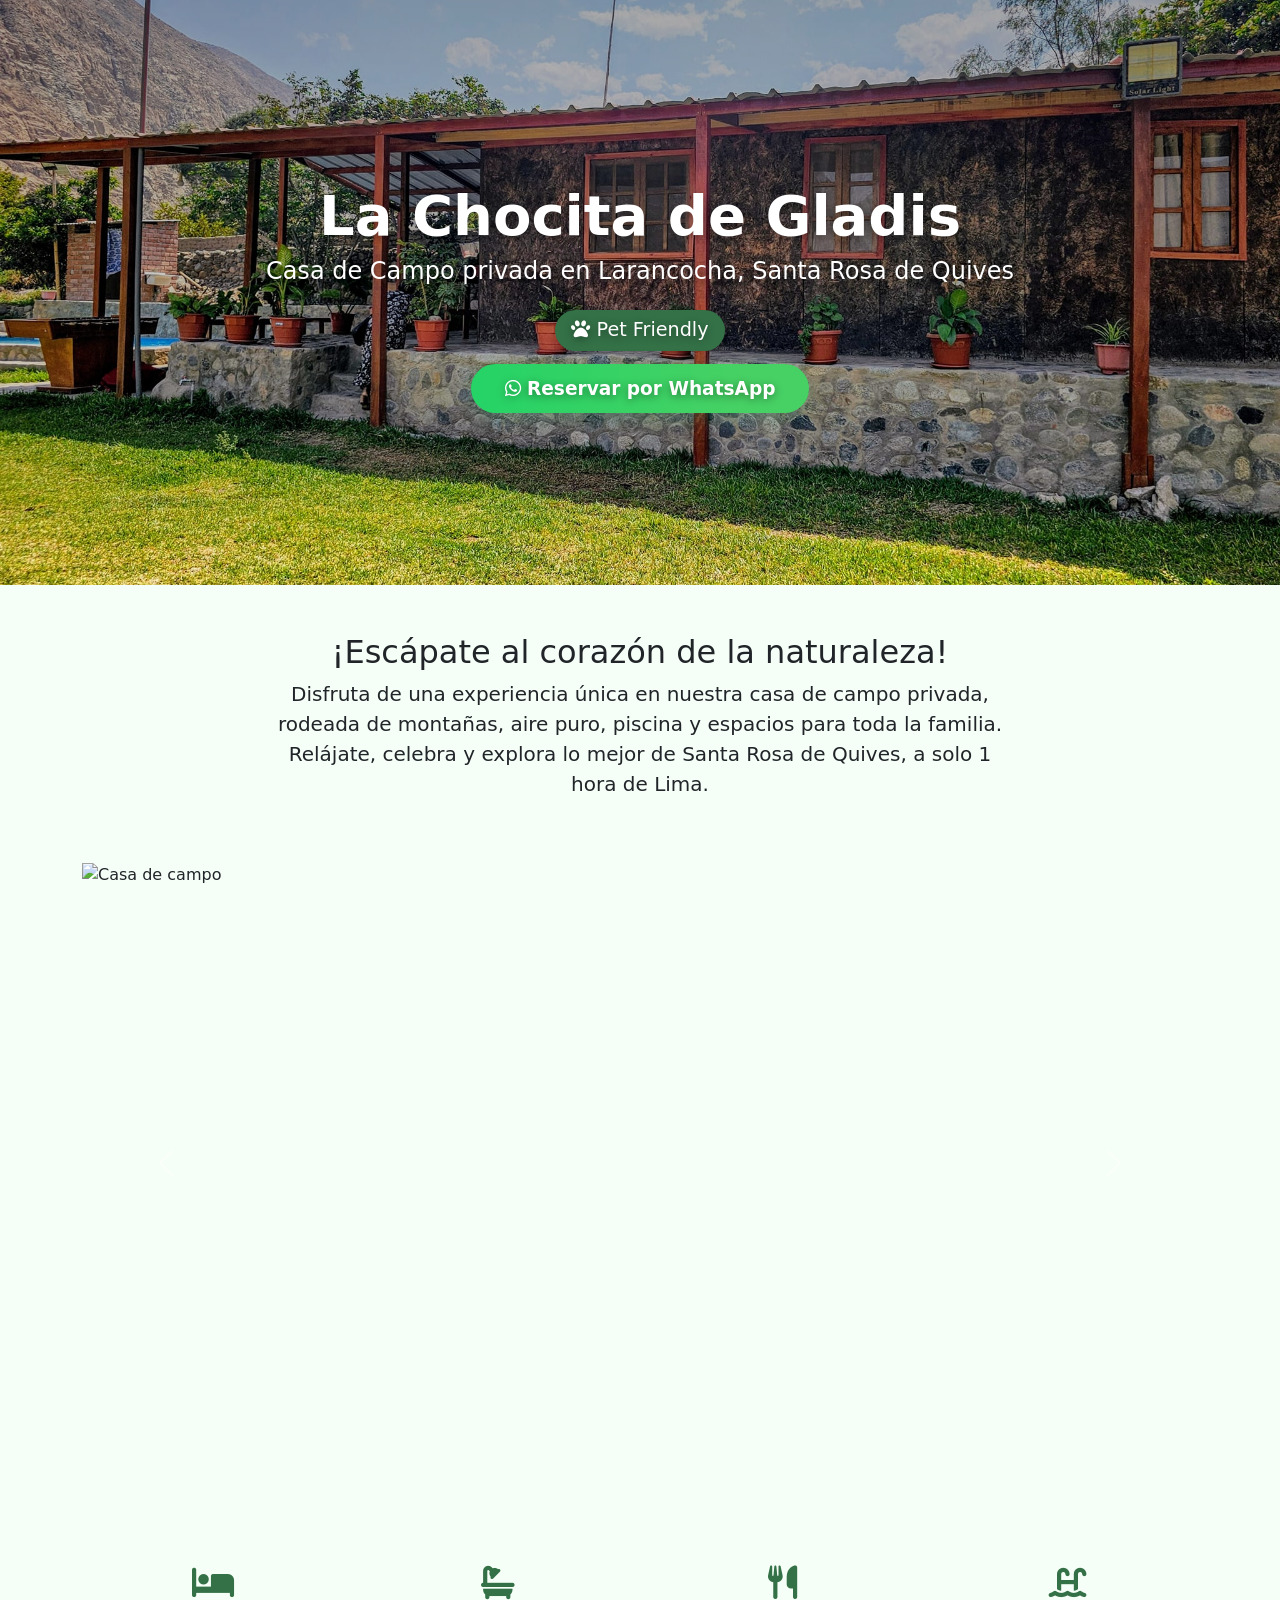
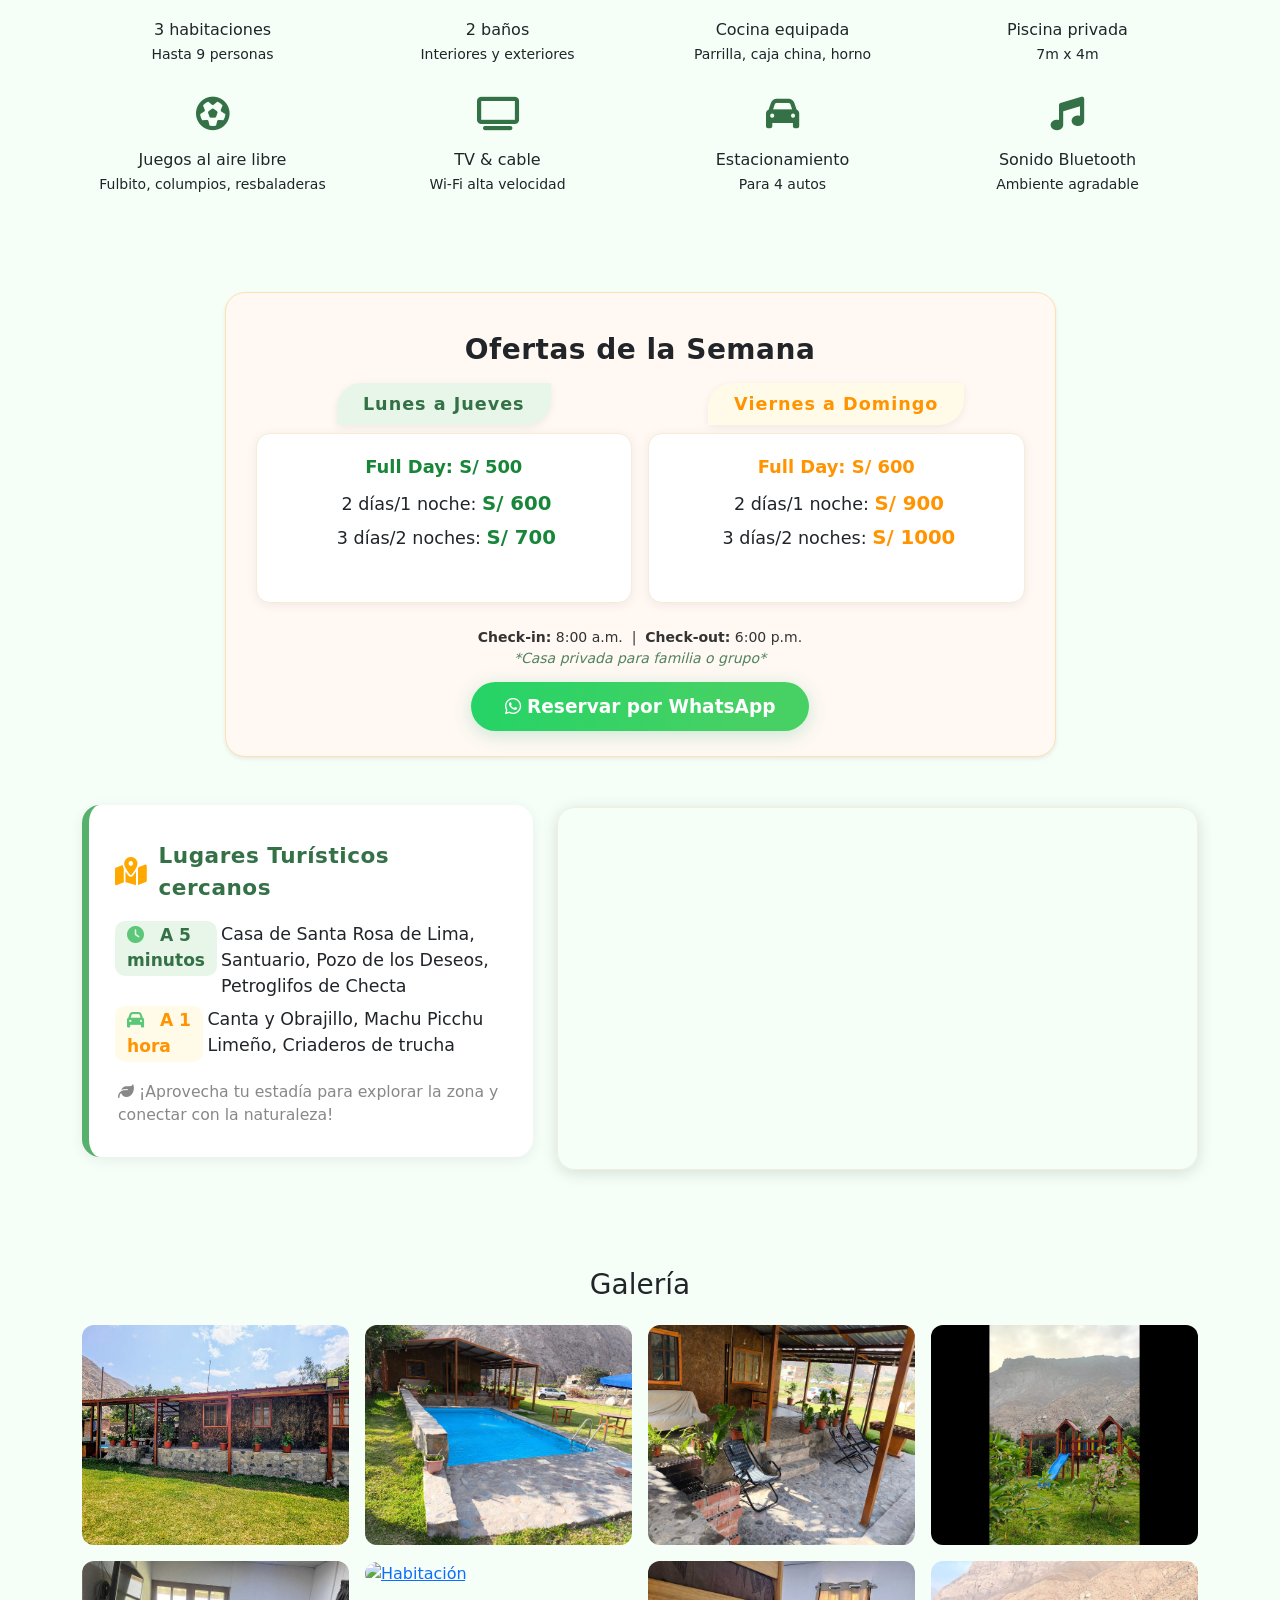
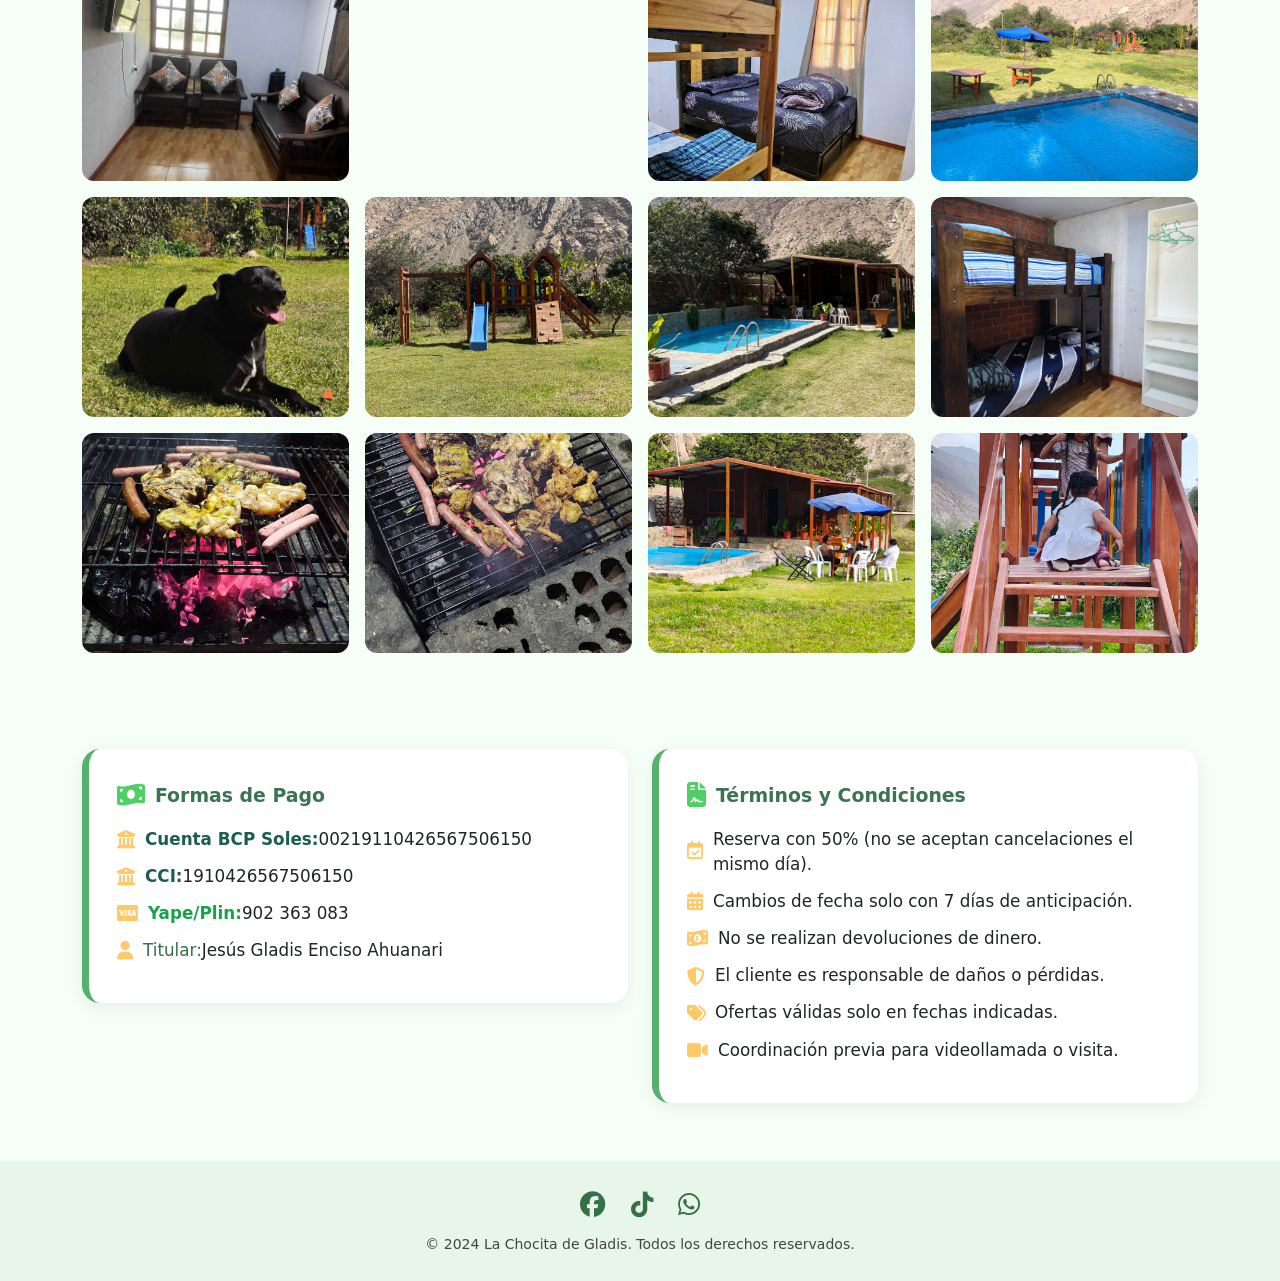
==== index.html @ bac203c7 "Reemplazando la foto 5" ====
<!DOCTYPE html>
<html lang="es">
  <head>
    <meta charset="UTF-8" />
    <title>La Chocita de Gladis - Casa de Campo</title>
    <meta name="viewport" content="width=device-width, initial-scale=1" />
    <meta
      name="description"
      content="Casa de campo privada en Larancocha, Santa Rosa de Quives. Piscina, parrilla, juegos y más. Pet friendly."
    />
    <link
      href="https://cdn.jsdelivr.net/npm/bootstrap@5.3.3/dist/css/bootstrap.min.css"
      rel="stylesheet"
    />
    <link rel="stylesheet" href="chocita.css" />
    <link
      rel="stylesheet"
      href="https://cdnjs.cloudflare.com/ajax/libs/font-awesome/6.4.2/css/all.min.css"
    />
  </head>
  <body>
    <!-- HERO -->
    <section class="hero text-center">
      <div class="hero-content">
        <h1 class="display-4 fw-bold">La Chocita de Gladis</h1>
        <h4>Casa de Campo privada en Larancocha, Santa Rosa de Quives</h4>
        <span class="pet-friendly-badge mt-3"
          ><i class="fa-solid fa-paw"></i> Pet Friendly</span
        >
        <div class="mt-4">
          <a
            class="whatsapp-btn"
            href="https://api.whatsapp.com/send?phone=51990422342&text=Me%20interesa%20saber%20m%C3%A1s%20sobre%20La%20Chocita%20de%20Gladis"
            target="_blank"
          >
            <i class="fab fa-whatsapp"></i> Reservar por WhatsApp
          </a>
        </div>
      </div>
    </section>

    <!-- SOBRE EL HOSPEDAJE -->
    <section class="container py-5">
      <div class="row justify-content-center">
        <div class="col-md-8 text-center">
          <h2>¡Escápate al corazón de la naturaleza!</h2>
          <p class="fs-5">
            Disfruta de una experiencia única en nuestra casa de campo privada,
            rodeada de montañas, aire puro, piscina y espacios para toda la
            familia. Relájate, celebra y explora lo mejor de Santa Rosa de
            Quives, a solo 1 hora de Lima.
          </p>
        </div>
      </div>
    </section>

    <!-- CARRUSEL DE FOTOS -->
    <section class="container mb-5">
      <div
        id="carouselFotos"
        class="carousel slide sh adow rounded"
        data-bs-ride="carousel"
      >
        <div class="carousel-inner">
          <div class="carousel-item active">
            <img src="img5-1.jpg" class="d-block w-100" alt="Casa de campo" />
          </div>
          <div class="carousel-item">
            <img
              src="img2.jpg"
              class="d-block w-100"
              alt="Terraza y áreas verdes"
            />
          </div>
          <div class="carousel-item">
            <img src="img3.jpg" class="d-block w-100" alt="Sala principal" />
          </div>
          <div class="carousel-item">
            <img
              src="img31.webp"
              class="d-block w-100"
              alt="Juegos y fulbito"
            />
          </div>
          <div class="carousel-item">
            <img src="img1.jpg" class="d-block w-100" alt="Habitación cómoda" />
          </div>
          <div class="carousel-item">
            <img src="img6.jpg" class="d-block w-100" alt="Piscina privada" />
          </div>
          <div class="carousel-item">
            <img
              src="img7.jpg"
              class="d-block w-100"
              alt="Mascotas bienvenidas"
            />
          </div>
          <div class="carousel-item">
            <img src="img8.jpg" class="d-block w-100" alt="Juegos para niños" />
          </div>
          <div class="carousel-item">
            <img src="img9.jpg" class="d-block w-100" alt="Piscina y vista" />
          </div>
          <div class="carousel-item">
            <img
              src="img10.jpg"
              class="d-block w-100"
              alt="Piscina y áreas verdes"
            />
          </div>
        </div>
        <button
          class="carousel-control-prev"
          type="button"
          data-bs-target="#carouselFotos"
          data-bs-slide="prev"
        >
          <span class="carousel-control-prev-icon"></span>
        </button>
        <button
          class="carousel-control-next"
          type="button"
          data-bs-target="#carouselFotos"
          data-bs-slide="next"
        >
          <span class="carousel-control-next-icon"></span>
        </button>
      </div>
    </section>

    <!-- SERVICIOS Y COMODIDADES -->
    <section class="container py-5">
      <div class="row text-center gy-4">
        <div class="col-6 col-md-3">
          <div class="icono"><i class="fa-solid fa-bed"></i></div>
          <div>3 habitaciones<br /><small>Hasta 9 personas</small></div>
        </div>
        <div class="col-6 col-md-3">
          <div class="icono"><i class="fa-solid fa-bath"></i></div>
          <div>2 baños<br /><small>Interiores y exteriores</small></div>
        </div>
        <div class="col-6 col-md-3">
          <div class="icono"><i class="fa-solid fa-utensils"></i></div>
          <div>
            Cocina equipada<br /><small>Parrilla, caja china, horno</small>
          </div>
        </div>
        <div class="col-6 col-md-3">
          <div class="icono"><i class="fa-solid fa-water-ladder"></i></div>
          <div>Piscina privada<br /><small>7m x 4m</small></div>
        </div>
        <div class="col-6 col-md-3">
          <div class="icono"><i class="fa-solid fa-futbol"></i></div>
          <div>
            Juegos al aire libre<br /><small
              >Fulbito, columpios, resbaladeras</small
            >
          </div>
        </div>
        <div class="col-6 col-md-3">
          <div class="icono"><i class="fa-solid fa-tv"></i></div>
          <div>TV & cable<br /><small>Wi-Fi alta velocidad</small></div>
        </div>
        <div class="col-6 col-md-3">
          <div class="icono"><i class="fa-solid fa-car"></i></div>
          <div>Estacionamiento<br /><small>Para 4 autos</small></div>
        </div>
        <div class="col-6 col-md-3">
          <div class="icono"><i class="fa-solid fa-music"></i></div>
          <div>Sonido Bluetooth<br /><small>Ambiente agradable</small></div>
        </div>
      </div>
    </section>

    <!-- TARIFAS Y RESERVAS -->
    <section class="container my-5">
      <div class="row justify-content-center">
        <div class="col-md-9">
          <div class="tarifa-card shadow-sm text-center">
            <h3 class="mb-3">Ofertas de la Semana</h3>
            <div class="row g-3 mb-2">
              <div class="col-12 col-md-6">
                <div class="tarifa-badge mb-2">Lunes a Jueves</div>
                <div class="tarifa-col">
                  <div class="fw-bold price-main">Full Day: S/ 500</div>
                  <ul class="list-unstyled mb-1 mt-2">
                    <li>
                      2 días/1 noche:
                      <span class="fw-bold price-main">S/ 600</span>
                    </li>
                    <li>
                      3 días/2 noches:
                      <span class="fw-bold price-main">S/ 700</span>
                    </li>
                  </ul>
                </div>
              </div>
              <div class="col-12 col-md-6">
                <div
                  class="tarifa-badge mb-2"
                  style="background: #fffbe8; color: #ff9300"
                >
                  Viernes a Domingo
                </div>
                <div class="tarifa-col">
                  <div class="fw-bold price-main2">Full Day: S/ 600</div>
                  <ul class="list-unstyled mb-1 mt-2">
                    <li>
                      2 días/1 noche:
                      <span class="fw-bold price-main2">S/ 900</span>
                    </li>
                    <li>
                      3 días/2 noches:
                      <span class="fw-bold price-main2">S/ 1000</span>
                    </li>
                  </ul>
                </div>
              </div>
            </div>
            <div class="mt-3 small" style="color: #333">
              <b>Check-in:</b> 8:00 a.m. &nbsp;|&nbsp; <b>Check-out:</b> 6:00
              p.m.<br />
              <i style="color: #347147; opacity: 0.86"
                >*Casa privada para familia o grupo*</i
              >
            </div>
            <div class="mt-4">
              <a
                class="whatsapp-btn"
                href="https://api.whatsapp.com/send?phone=51990422342&text=Me%20interesa%20saber%20m%C3%A1s%20sobre%20La%20Chocita%20de%20Gladis"
                target="_blank"
              >
                <i class="fab fa-whatsapp"></i> Reservar por WhatsApp
              </a>
            </div>
          </div>
        </div>
      </div>
    </section>

    <!-- LUGARES TURÍSTICOS -->
    <section class="container my-5">
      <div class="row align-items-center">
        <div class="col-md-5">
          <div class="lugares-card">
            <div class="lugares-titulo mb-3">
              <i class="fa-solid fa-map-location-dot"></i> Lugares Turísticos
              cercanos
            </div>
            <ul>
              <li>
                <span class="lugares-badge"
                  ><i class="fa-solid fa-clock"></i> A 5 minutos</span
                >
                Casa de Santa Rosa de Lima, Santuario, Pozo de los Deseos,
                Petroglifos de Checta
              </li>
              <li>
                <span class="lugares-badge orange"
                  ><i class="fa-solid fa-car"></i> A 1 hora</span
                >
                Canta y Obrajillo, Machu Picchu Limeño, Criaderos de trucha
              </li>
            </ul>
            <div class="lugares-desc">
              <i class="fa-solid fa-leaf"></i>
              ¡Aprovecha tu estadía para explorar la zona y conectar con la
              naturaleza!
            </div>
          </div>
        </div>
        <div class="col-md-7">
          <div class="map-responsive">
            <iframe
              src="https://www.google.com/maps/embed?pb=!1m18!1m12!1m3!1d3902.585947130548!2d-76.80576408567208!3d-11.679605088526698!2m3!1f0!2f0!3f0!3m2!1i1024!2i768!4f13.1!3m3!1m2!1s0x91060bb8f4030c6d%3A0x71850d8b49a8f01c!2sCasa%20de%20campo%20%22La%20Chocita%20de%20Gladis%22!5e0!3m2!1ses-419!2spe!4v1687366476181!5m2!1ses-419!2spe"
              width="100%"
              height="280"
              style="border: 0"
              allowfullscreen=""
              loading="lazy"
            ></iframe>
          </div>
        </div>
      </div>
    </section>

    <!-- GALERÍA -->
    <section class="container py-5">
      <h3 class="text-center mb-4">Galería</h3>
      <div class="row g-3 galeria">
        <div class="col-6 col-md-3">
          <a href="img1.jpg" class="gallery-link">
            <img src="img1.jpg" alt="Casa de campo" />
          </a>
        </div>
        <div class="col-6 col-md-3">
          <a href="img2.jpg" class="gallery-link">
            <img src="img2.jpg" alt="Terraza" />
          </a>
        </div>
        <div class="col-6 col-md-3">
          <a href="img3.jpg" class="gallery-link">
            <img src="img3.jpg" alt="Sala" />
          </a>
        </div>
        <div class="col-6 col-md-3">
          <a href="img31.webp" class="gallery-link">
            <img src="img31.webp" alt="Sala" />
          </a>
        </div>
        <div class="col-6 col-md-3">
          <a href="img4.jpg" class="gallery-link">
            <img src="img4.jpg" alt="Juegos" />
          </a>
        </div>
        <div class="col-6 col-md-3">
          <a href="img5-1.jpg" class="gallery-link">
            <img src="img5-1.jpg" alt="Habitación" />
          </a>
        </div>
        <div class="col-6 col-md-3">
          <a href="img6.jpg" class="gallery-link">
            <img src="img6.jpg" alt="Piscina" />
          </a>
        </div>
        <div class="col-6 col-md-3">
          <a href="img7.jpg" class="gallery-link">
            <img src="img7.jpg" alt="Mascota" />
          </a>
        </div>
        <div class="col-6 col-md-3">
          <a href="img8.jpg" class="gallery-link">
            <img src="img8.jpg" alt="Juegos niños" />
          </a>
        </div>
        <div class="col-6 col-md-3">
          <a href="img9.jpg" class="gallery-link">
            <img src="img9.jpg" alt="Piscina y vista" />
          </a>
        </div>
        <div class="col-6 col-md-3">
          <a href="img10.jpg" class="gallery-link">
            <img src="img10.jpg" alt="Piscina" />
          </a>
        </div>
        <div class="col-6 col-md-3">
          <a href="img11.jpg" class="gallery-link">
            <img src="img11.jpg" alt="Piscina" />
          </a>
        </div>
        <div class="col-6 col-md-3">
          <a href="img12.jpg" class="gallery-link">
            <img src="img12.jpg" alt="Piscina" />
          </a>
        </div>
        <div class="col-6 col-md-3">
          <a href="img13.jpg" class="gallery-link">
            <img src="img13.jpg" alt="Piscina" />
          </a>
        </div>
        <div class="col-6 col-md-3">
          <a href="img14.jpg" class="gallery-link">
            <img src="img14.jpg" alt="Piscina" />
          </a>
        </div>
        <div class="col-6 col-md-3">
          <a href="img15.jpg" class="gallery-link">
            <img src="img15.jpg" alt="Piscina" />
          </a>
        </div>
      </div>
    </section>

    <!-- Lightbox Modal (debe ir fuera del .container, al final del body de la página) -->
    <div id="lightbox" class="lightbox" onclick="closeLightbox(event)">
      <span class="lightbox-close" onclick="closeLightbox(event)">&times;</span>
      <span
        class="lightbox-arrow lightbox-arrow-left"
        onclick="prevImage(event)"
        >&#8592;</span
      >
      <img id="lightbox-img" src="" alt="Imagen ampliada" />
      <span
        class="lightbox-arrow lightbox-arrow-right"
        onclick="nextImage(event)"
        >&#8594;</span
      >
    </div>

    <!-- FORMAS DE PAGO Y CONDICIONES -->
    <section class="container my-5">
      <div class="row gy-4">
        <div class="col-md-6">
          <div class="pago-terminos-card">
            <div class="pago-titulo">
              <i class="fa-solid fa-money-bill-wave"></i> Formas de Pago
            </div>
            <ul>
              <li>
                <i class="fa-solid fa-building-columns"></i>
                <span class="bank">Cuenta BCP Soles:</span> 00219110426567506150
              </li>
              <li>
                <i class="fa-solid fa-university"></i>
                <span class="bank">CCI:</span> 1910426567506150
              </li>
              <li>
                <i class="fa-brands fa-cc-visa"></i>
                <span class="pay">Yape/Plin:</span> 902 363 083
              </li>
              <li>
                <i class="fa-solid fa-user"></i>
                <span class="owner">Titular:</span> Jesús Gladis Enciso Ahuanari
              </li>
            </ul>
          </div>
        </div>
        <div class="col-md-6">
          <div class="pago-terminos-card">
            <div class="pago-titulo">
              <i class="fa-solid fa-file-contract"></i> Términos y Condiciones
            </div>
            <ul>
              <li>
                <i class="fa-regular fa-calendar-check"></i> Reserva con 50% (no
                se aceptan cancelaciones el mismo día).
              </li>
              <li>
                <i class="fa-solid fa-calendar-days"></i> Cambios de fecha solo
                con 7 días de anticipación.
              </li>
              <li>
                <i class="fa-solid fa-money-bill-1-wave"></i> No se realizan
                devoluciones de dinero.
              </li>
              <li>
                <i class="fa-solid fa-shield-halved"></i> El cliente es
                responsable de daños o pérdidas.
              </li>
              <li>
                <i class="fa-solid fa-tags"></i> Ofertas válidas solo en fechas
                indicadas.
              </li>
              <li>
                <i class="fa-solid fa-video"></i> Coordinación previa para
                videollamada o visita.
              </li>
            </ul>
          </div>
        </div>
      </div>
    </section>

    <!-- FOOTER -->
    <footer class="footer text-center">
      <div class="mb-2 social">
        <a
          href="https://www.facebook.com/profile.php?id=61564052660386&locale=es_LA"
          target="_blank"
          ><i class="fab fa-facebook"></i
        ></a>
        <a
          href="https://www.tiktok.com/@lachocitadegladis?lang=jv-ID"
          target="_blank"
          ><i class="fab fa-tiktok"></i
        ></a>
        <a
          href="https://api.whatsapp.com/send?phone=51990422342&text=Me%20interesa%20saber%20m%C3%A1s%20sobre%20La%20Chocita%20de%20Gladis"
          target="_blank"
          ><i class="fab fa-whatsapp"></i
        ></a>
      </div>
      <div>
        <small
          >&copy; 2024 La Chocita de Gladis. Todos los derechos
          reservados.</small
        >
      </div>
    </footer>
    <script src="chocita.js" defer></script>
    <script src="https://cdn.jsdelivr.net/npm/bootstrap@5.3.3/dist/js/bootstrap.bundle.min.js"></script>
  </body>
</html>
---- chocita.css ----
#carouselFotos .carousel-inner img {
        height: 600px;
        object-fit: cover;
      }

      @media (max-width: 767px) {
        #carouselFotos .carousel-inner img {
          height: 220px;
        }
      }

      body {
        background: #f6fff7;
      }

      .hero {
        background: url("img1.jpg") center/cover no-repeat;
        color: #fff;
        min-height: 65vh;
        display: flex;
        flex-direction: column;
        justify-content: center;
        align-items: center;
        text-shadow: 0 2px 8px #0006;
        position: relative;
      }

      .hero::after {
        content: "";
        position: absolute;
        left: 0;
        top: 0;
        width: 100%;
        height: 100%;
        background: linear-gradient(180deg, #0005 0, #0002 80%, #0000 100%);
        z-index: 1;
      }

      .hero-content {
        position: relative;
        z-index: 2;
      }

      .galeria img {
        border-radius: 12px;
        object-fit: cover;
        width: 100%;
        height: 220px;
      }

      .icono {
        font-size: 2.1em;
        color: #347147;
        margin-bottom: 8px;
      }

      .pet-friendly-badge {
        background: #347147;
        color: #fff;
        border-radius: 50px;
        padding: 6px 16px;
        font-size: 1.2em;
        display: inline-block;
      }

      .whatsapp-btn {
        background: #25d366;
        color: #fff;
        border: none;
        padding: 12px 30px;
        border-radius: 25px;
        font-size: 1.2em;
        transition: 0.2s;
        text-decoration: none;
      }

      .whatsapp-btn:hover {
        background: #1bb851;
        color: #fff;
      }

      .footer {
        background: #e8f5e9;
        color: #444;
        padding: 25px 0;
      }

      .social a {
        margin: 0 10px;
        font-size: 1.6em;
        color: #347147;
        text-decoration: none;
      }

      .social a:hover {
        color: #185c2e;
      }

      .map-responsive {
        overflow: hidden;
        padding-bottom: 56.25%;
        position: relative;
        height: 0;
      }

      .map-responsive iframe {
        left: 0;
        top: 0;
        height: 100%;
        width: 100%;
        position: absolute;
      }

      .tarifa-card {
        background: #fff3e6;
        border-radius: 12px;
        box-shadow: 0 2px 10px #0001;
      }

      .carousel-inner img {
        object-fit: cover;
        height: 350px;
      }

      @media (max-width: 767px) {
        .hero {
          min-height: 40vh;
          background-position: center 20%;
        }

        .galeria img {
          height: 120px;
        }

        .carousel-inner img {
          height: 200px;
        }
      }

      .tarifa-card {
        background: #fff8f3;
        border-radius: 20px;
        box-shadow: 0 6px 24px #0001;
        padding: 40px 30px 35px 30px !important;
        border: 1px solid #ffe0b2;
        transition: box-shadow 0.25s;
        position: relative;
        overflow: hidden;
      }

      .tarifa-card h3 {
        font-weight: 800;
        letter-spacing: 0.5px;
      }

      .tarifa-badge {
        display: inline-block;
        background: #e8f5e9;
        color: #347147;
        border-radius: 25px 0 25px 0;
        padding: 8px 26px;
        font-weight: bold;
        font-size: 1.1em;
        margin-bottom: 12px;
        letter-spacing: 1px;
        box-shadow: 0 2px 8px #0001;
      }

      .tarifa-col {
        background: #fff;
        border-radius: 14px;
        padding: 20px 12px;
        margin-bottom: 8px;
        box-shadow: 0 2px 12px #0001;
        border: 1px solid #f6ecd8;
        min-height: 170px;
        transition: transform 0.18s;
      }

      .tarifa-col:hover {
        transform: translateY(-6px) scale(1.025);
        box-shadow: 0 6px 24px #0002;
        border: 1.5px solid #aee571;
      }

      .tarifa-col .fw-bold {
        font-size: 1.12em;
      }

      .tarifa-col ul {
        margin-top: 12px;
      }

      .tarifa-col li {
        font-size: 1.1em;
        margin-bottom: 4px;
        padding-left: 0.3em;
      }

      .price-main {
        color: #188638;
        font-weight: bold;
      }

      .price-main2 {
        color: #ff9300;
        font-weight: bold;
      }

      .whatsapp-btn {
        background: linear-gradient(90deg, #25d366, #47d164 80%);
        color: white !important;
        border-radius: 30px;
        padding: 14px 34px;
        font-size: 1.16em;
        font-weight: 600;
        box-shadow: 0 4px 18px #34b98042;
        border: none;
        transition: 0.18s;
        margin-top: 14px;
      }

      .whatsapp-btn:hover {
        background: #17ae5f !important;
        color: #fff !important;
        box-shadow: 0 2px 14px #34b98064;
        transform: translateY(-2px) scale(1.04);
      }

      @media (max-width: 768px) {
        .tarifa-card {
          padding: 18px 7px !important;
        }

        .tarifa-col {
          padding: 15px 8px;
          min-height: unset;
        }
      }

      .lugares-card {
        background: #fff;
        border-radius: 18px;
        box-shadow: 0 3px 14px #0001;
        padding: 35px 26px 30px 26px;
        border-left: 7px solid #55b16c;
        min-height: 260px;
        margin-bottom: 15px;
      }

      .lugares-titulo {
        font-weight: 700;
        font-size: 1.35em;
        letter-spacing: 0.5px;
        color: #347147;
        display: flex;
        align-items: center;
        gap: 9px;
      }

      .lugares-titulo i {
        color: #ffa800;
        font-size: 1.3em;
        margin-right: 2px;
      }

      .lugares-badge {
        display: inline-block;
        background: #e8f5e9;
        color: #347147;
        border-radius: 10px;
        padding: 2px 12px;
        font-weight: 600;
        margin-bottom: 2px;
        margin-right: 4px;
        font-size: 0.98em;
      }

      .lugares-badge.orange {
        background: #fffbe8;
        color: #ff9300;
      }

      .lugares-card ul {
        padding-left: 0;
        list-style: none;
      }

      .lugares-card li {
        margin-bottom: 7px;
        font-size: 1.09em;
        display: flex;
        align-items: flex-start;
      }

      .lugares-card li i {
        color: #5dc779;
        margin-right: 10px;
        font-size: 1em;
      }

      .lugares-desc {
        color: #888;
        font-size: 0.98em;
        margin-top: 14px;
        margin-left: 3px;
      }

      .map-responsive {
        overflow: hidden;
        padding-bottom: 56.25%;
        position: relative;
        height: 0;
        border-radius: 18px;
        box-shadow: 0 3px 16px #0002;
        border: 1px solid #f1eedd;
      }

      .map-responsive iframe {
        left: 0;
        top: 0;
        height: 100%;
        width: 100%;
        position: absolute;
        border-radius: 18px;
      }

      @media (max-width: 991px) {
        .lugares-card {
          padding: 18px 7px 20px 12px;
        }

        .map-responsive {
          margin-top: 18px;
        }
      }

      .pago-terminos-card {
        background: #fff;
        border-radius: 18px;
        box-shadow: 0 4px 18px #0001;
        padding: 32px 28px 28px 28px;
        min-height: 250px;
        margin-bottom: 10px;
        border-left: 7px solid #55b16c;
        position: relative;
        transition: box-shadow 0.2s, transform 0.18s;
      }

      .pago-terminos-card:hover {
        box-shadow: 0 6px 28px #34714726;
        transform: scale(1.025) translateY(-5px);
      }

      .pago-titulo {
        font-weight: 700;
        font-size: 1.18em;
        color: #3a7451;
        display: flex;
        align-items: center;
        gap: 10px;
        margin-bottom: 17px;
      }

      .pago-titulo i {
        color: #51cf66;
        font-size: 1.32em;
      }

      .pago-terminos-card ul {
        list-style: none;
        padding-left: 0;
        margin: 0;
      }

      .pago-terminos-card li {
        margin-bottom: 12px;
        display: flex;
        align-items: center;
        font-size: 1.05em;
      }

      .pago-terminos-card li i {
        margin-right: 10px;
        color: #ffb12a;
        font-size: 1.1em;
        opacity: 0.7;
      }

      .pago-terminos-card .bank {
        color: #1c5e4a;
        font-weight: bold;
      }

      .pago-terminos-card .pay {
        color: #16a34a;
        font-weight: 600;
      }

      .pago-terminos-card .owner {
        color: #347147;
        font-weight: 500;
      }

      @media (max-width: 991px) {
        .pago-terminos-card {
          padding: 18px 8px 15px 13px;
        }
      }
      .lightbox {
        display: none;
        position: fixed;
        z-index: 10000;
        left: 0;
        top: 0;
        width: 100vw;
        height: 100vh;
        background: rgba(0, 0, 0, 0.85);
        align-items: center;
        justify-content: center;
        text-align: center;
      }
      .lightbox.active {
        display: flex;
      }
      .lightbox img {
        max-width: 90vw;
        max-height: 80vh;
        box-shadow: 0 8px 36px #000a;
        border-radius: 12px;
        margin: auto;
      }
      .lightbox-close {
        position: absolute;
        top: 26px;
        right: 38px;
        color: #fff;
        font-size: 2.8em;
        cursor: pointer;
        font-weight: bold;
        z-index: 11000;
        text-shadow: 0 3px 14px #000c;
      }
      .galeria img {
        cursor: pointer;
        transition: transform 0.15s;
      }
      .galeria img:hover {
        transform: scale(1.045) translateY(-2px);
        box-shadow: 0 3px 16px #0001;
      }
      .lightbox-arrow {
        position: absolute;
        top: 50%;
        transform: translateY(-50%);
        color: #fff;
        font-size: 3em;
        cursor: pointer;
        z-index: 11001;
        user-select: none;
        padding: 0 16px;
        background: rgba(0, 0, 0, 0.14);
        border-radius: 0.3em;
        transition: background 0.15s;
      }
      .lightbox-arrow:hover {
        background: rgba(0, 0, 0, 0.38);
      }
      .lightbox-arrow-left {
        left: 25px;
      }
      .lightbox-arrow-right {
        right: 25px;
      }
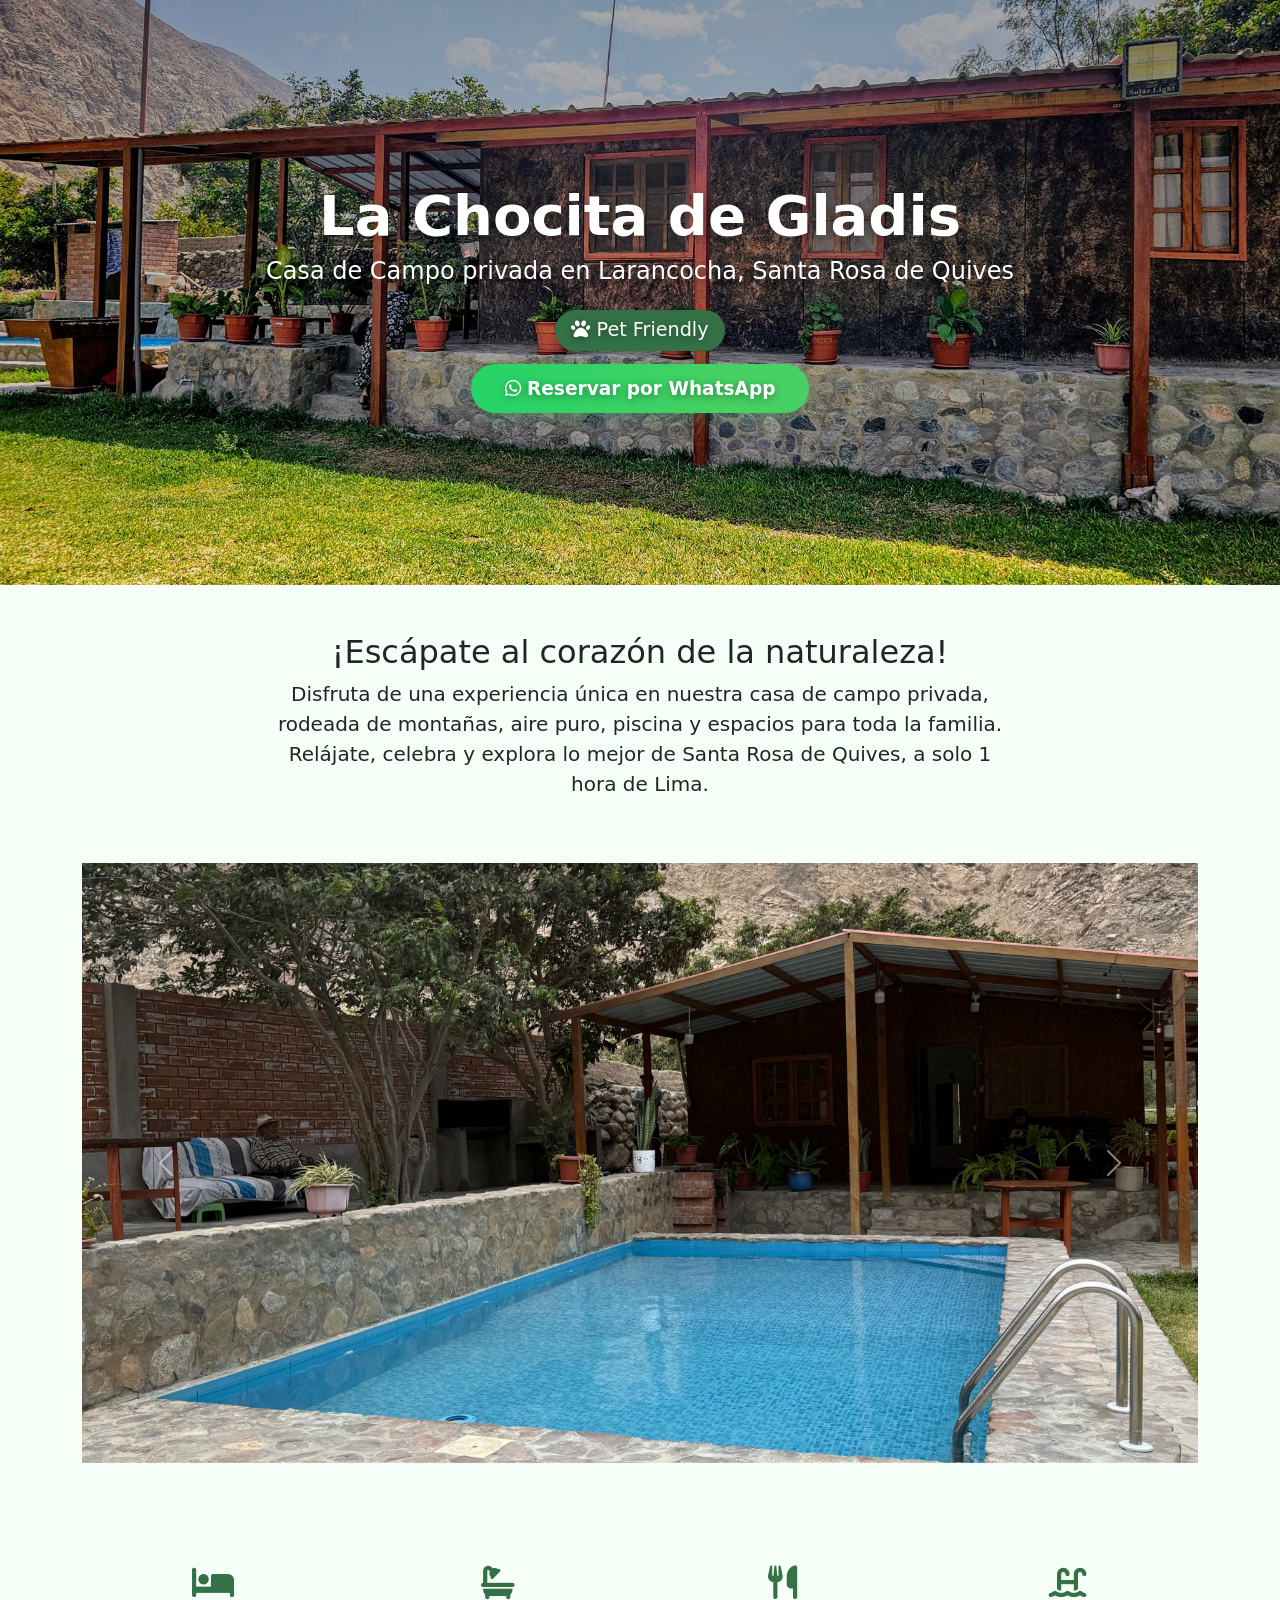
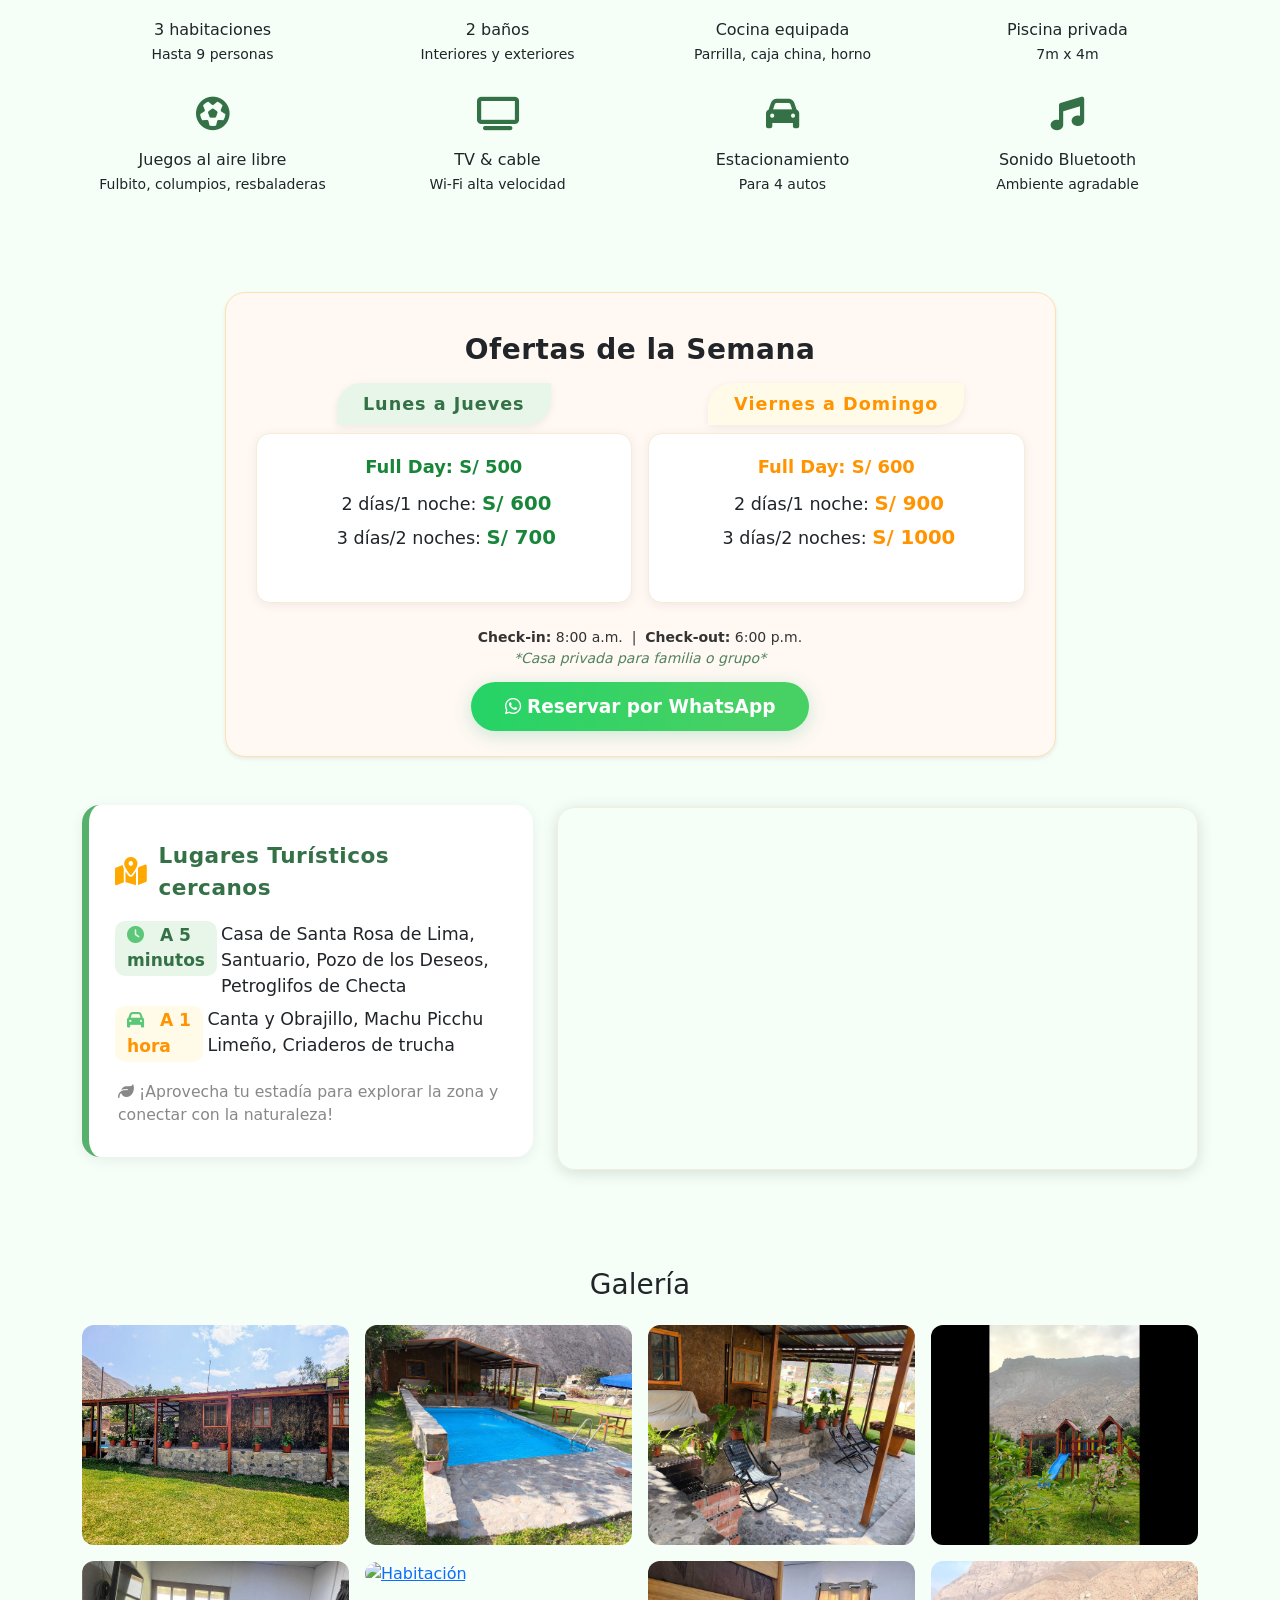
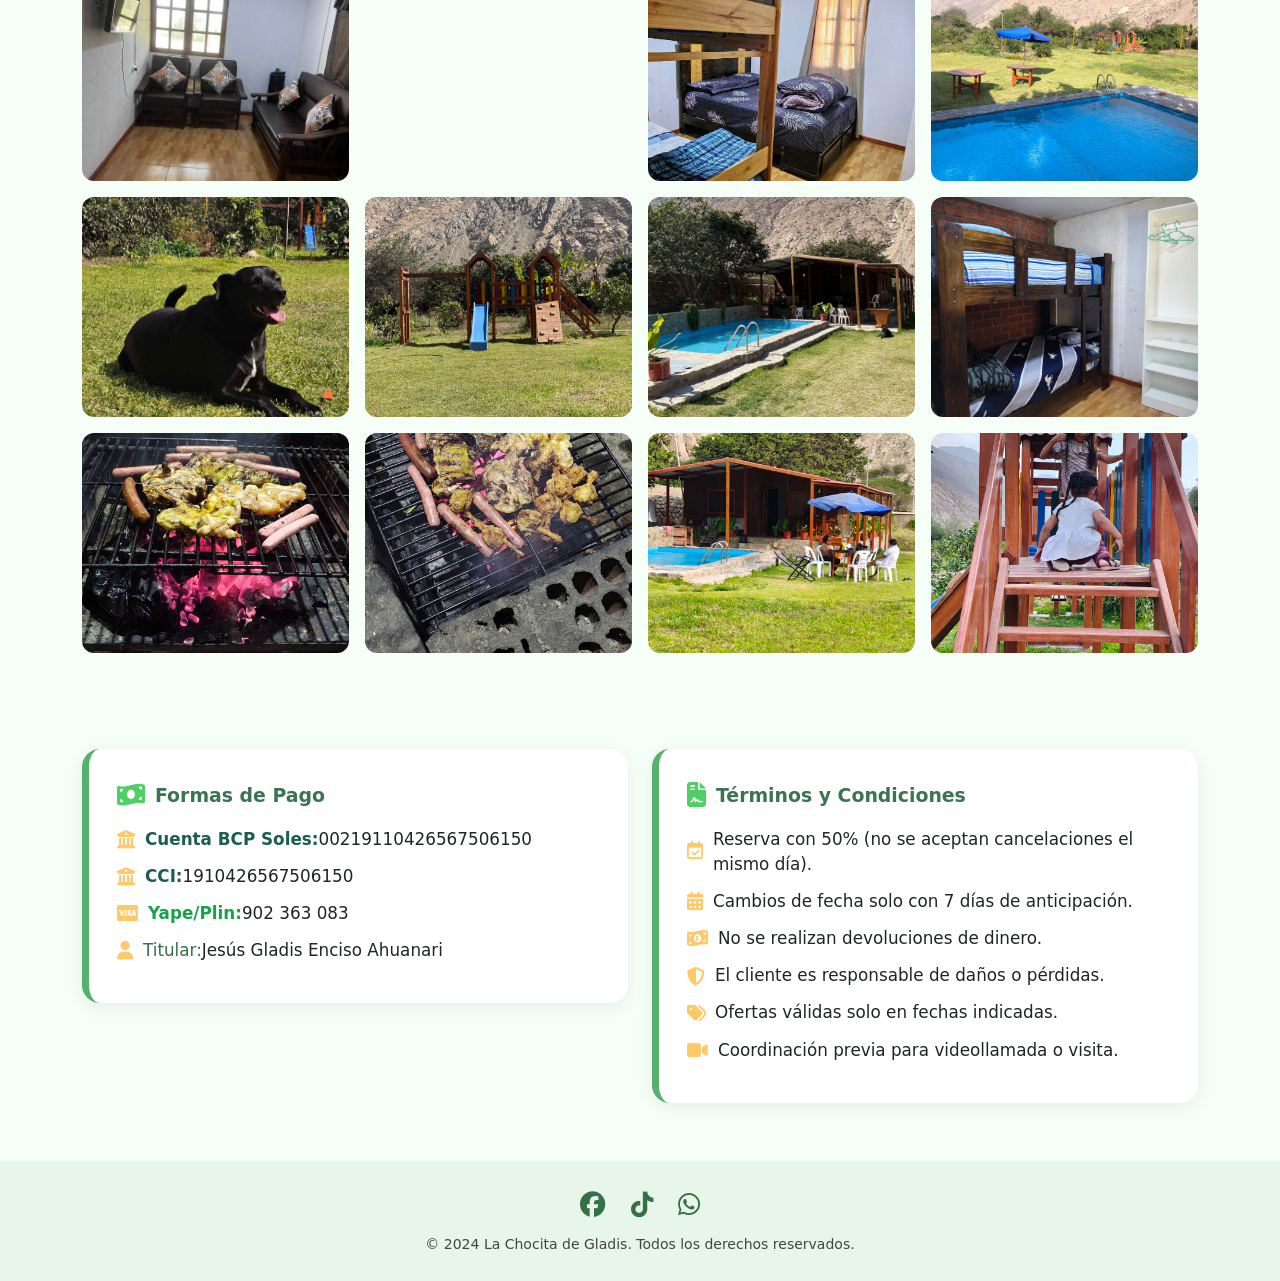
==== commit 16c8a2d0: "Commit" ====
--- a/index.html
+++ b/index.html
@@ -63,7 +63,7 @@
       >
         <div class="carousel-inner">
           <div class="carousel-item active">
-            <img src="img5-1.jpg" class="d-block w-100" alt="Casa de campo" />
+            <img src="img51.jpeg" class="d-block w-100" alt="Casa de campo" />
           </div>
           <div class="carousel-item">
             <img
@@ -314,8 +314,8 @@
           </a>
         </div>
         <div class="col-6 col-md-3">
-          <a href="img5-1.jpg" class="gallery-link">
-            <img src="img5-1.jpg" alt="Habitación" />
+          <a href="img51.jpg" class="gallery-link">
+            <img src="img51.jpg" alt="Habitación" />
           </a>
         </div>
         <div class="col-6 col-md-3">
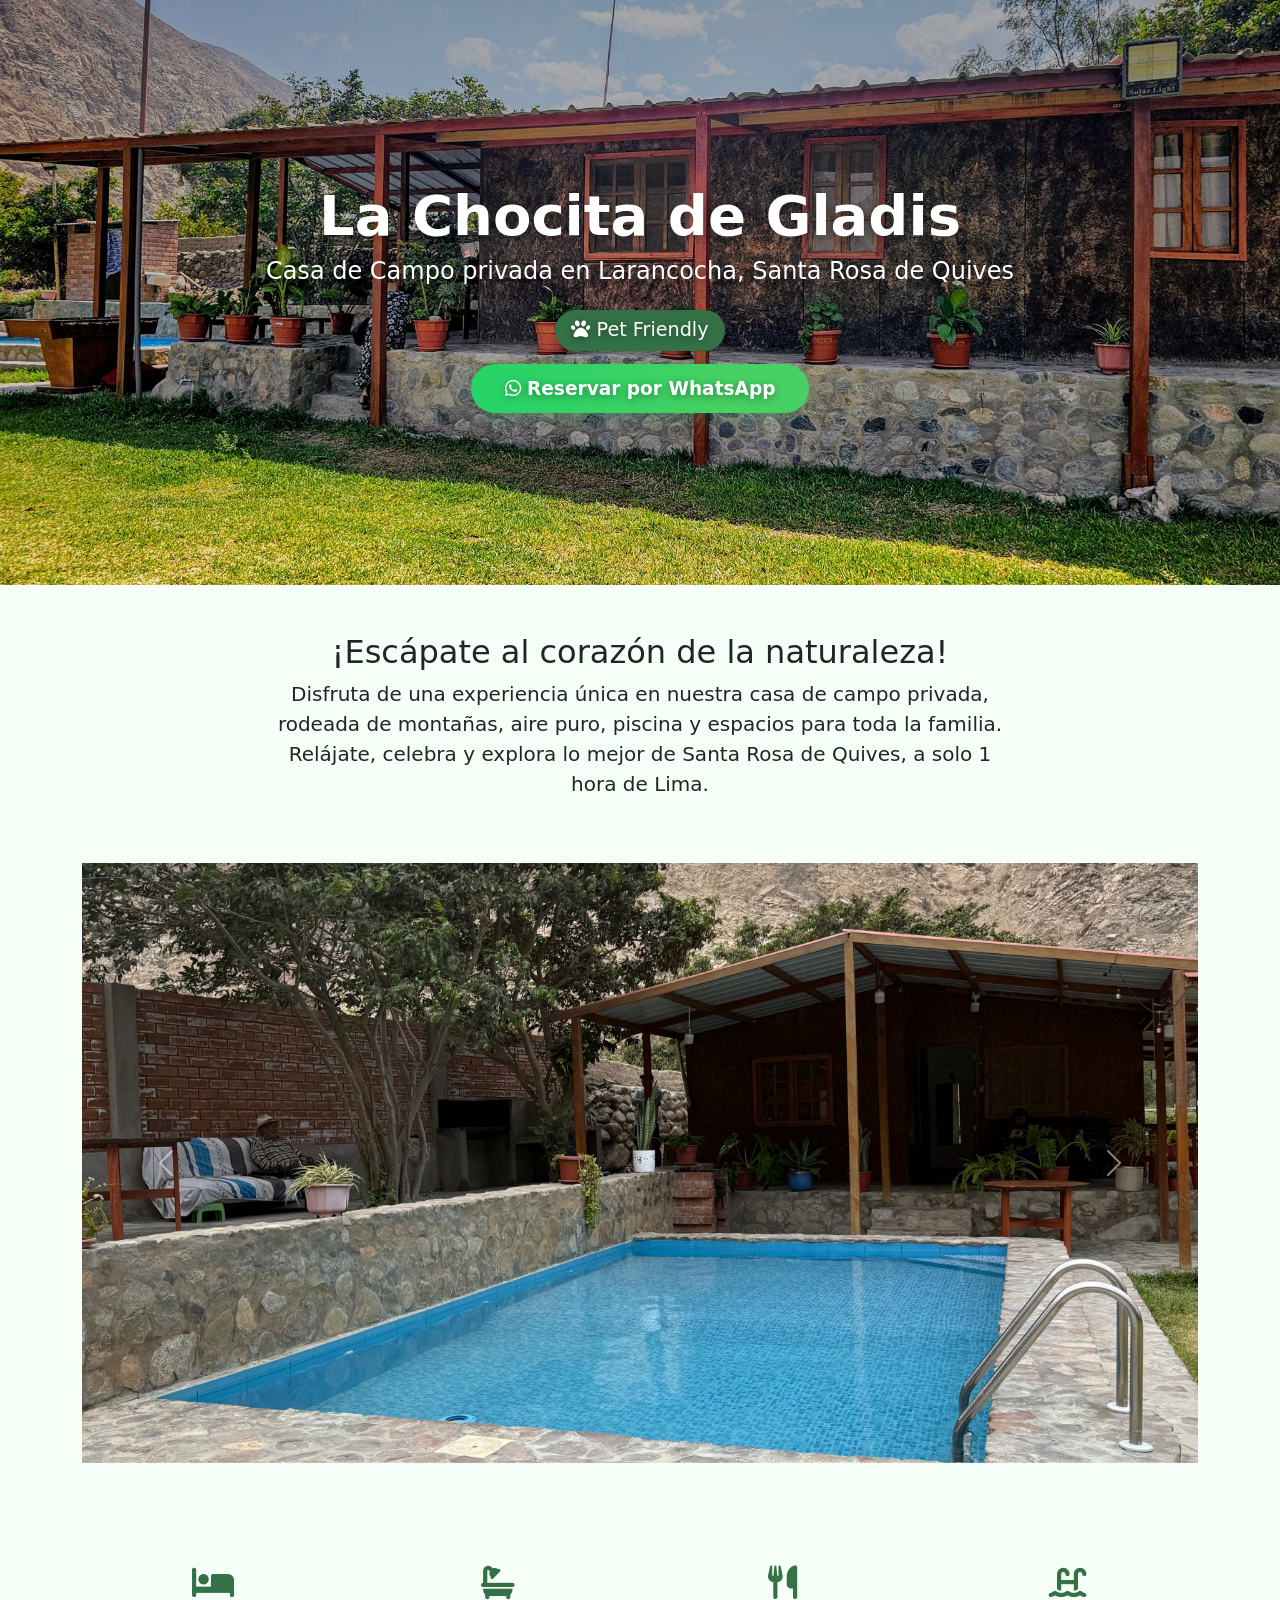
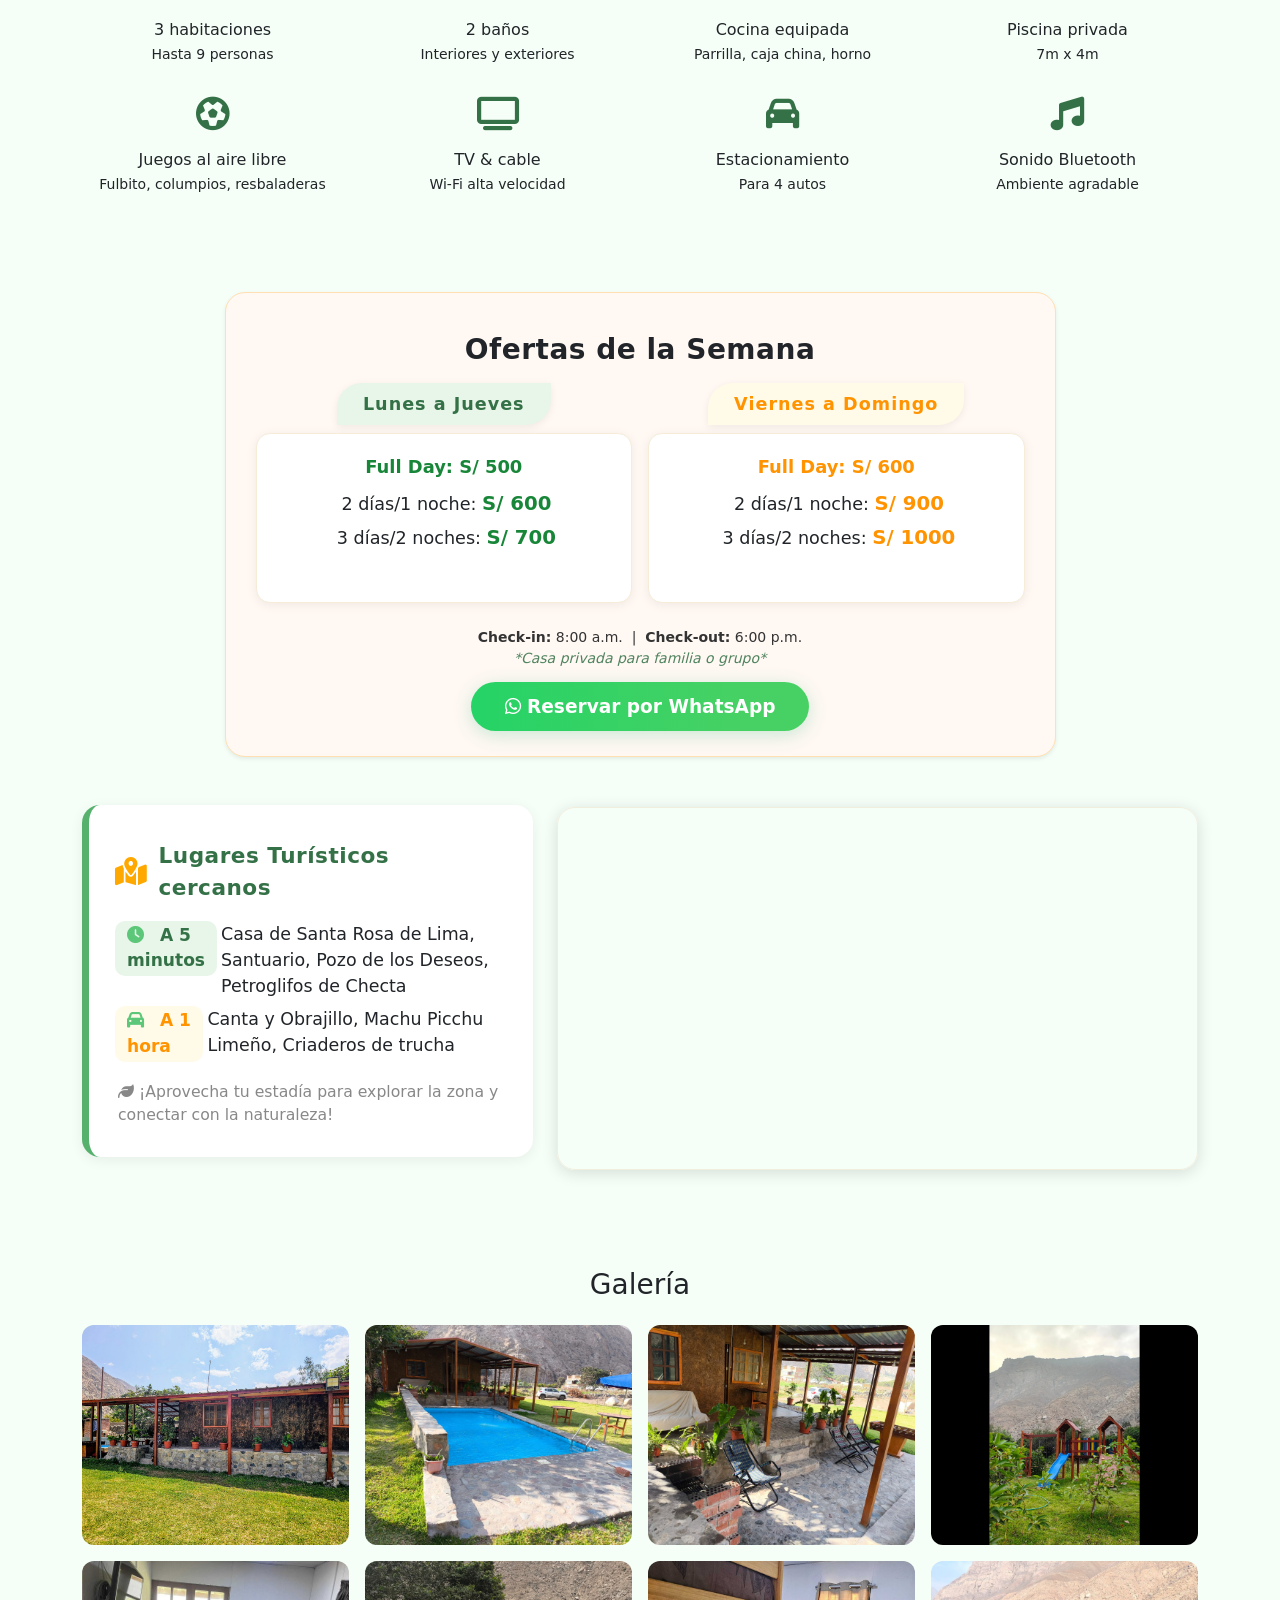
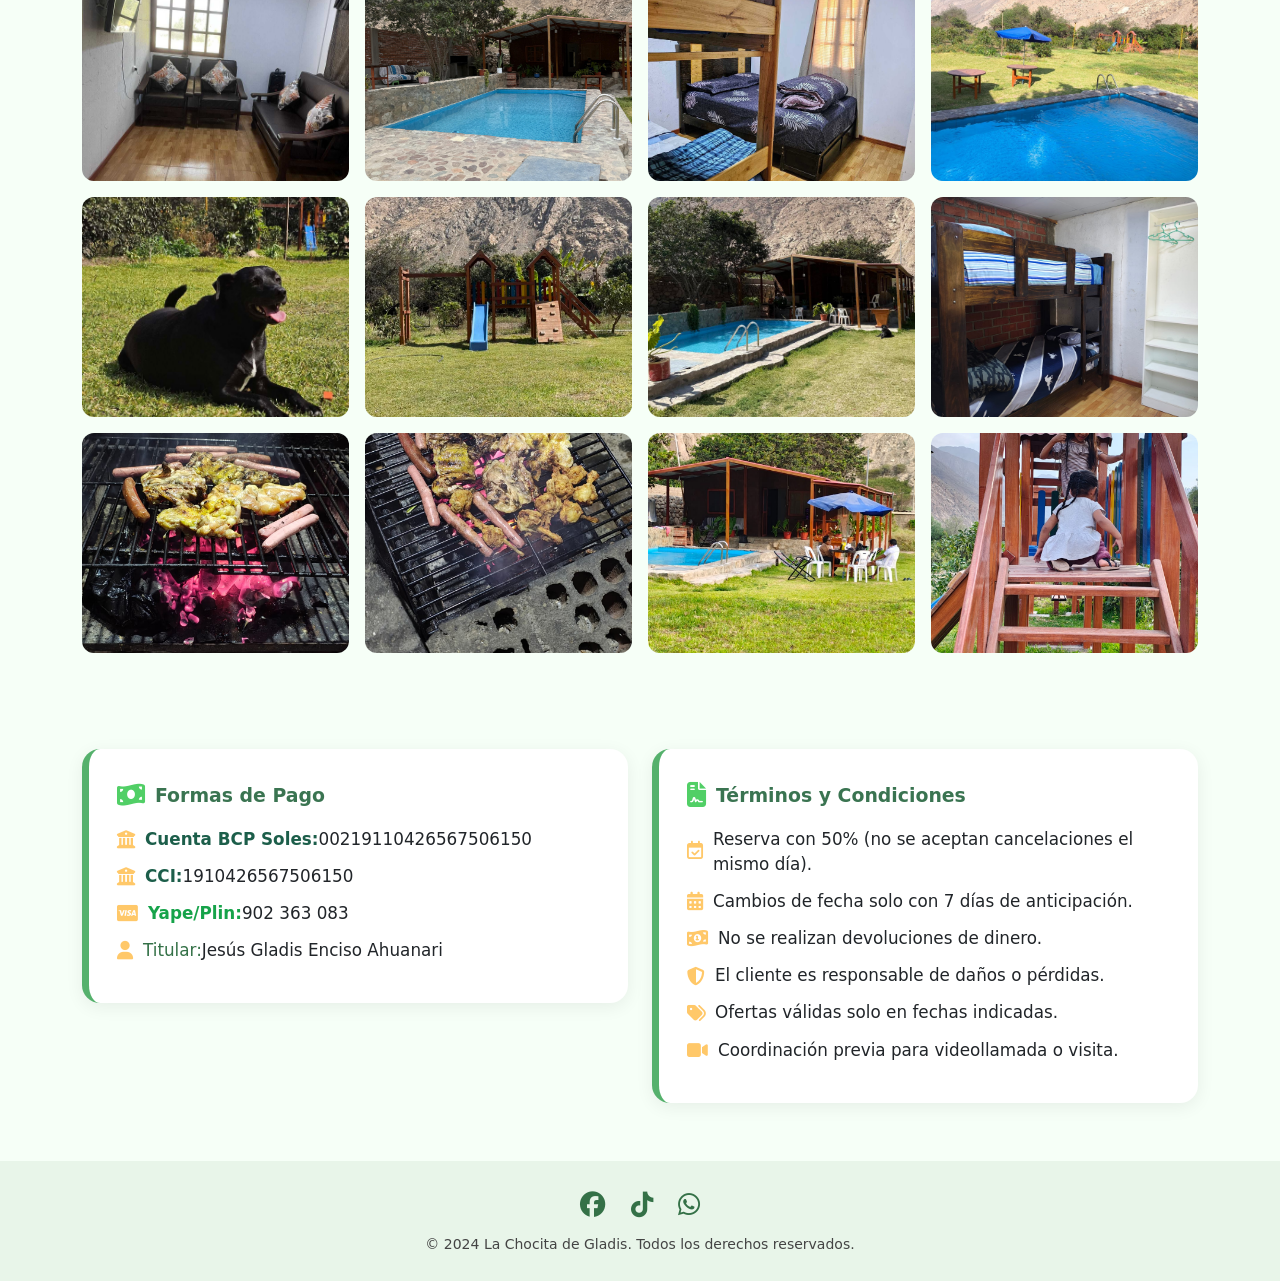
==== commit 4b0178ef: "Cambio de imagen" ====
--- a/index.html
+++ b/index.html
@@ -314,8 +314,8 @@
           </a>
         </div>
         <div class="col-6 col-md-3">
-          <a href="img51.jpg" class="gallery-link">
-            <img src="img51.jpg" alt="Habitación" />
+          <a href="img51.jpeg" class="gallery-link">
+            <img src="img51.jpeg" alt="Habitación" />
           </a>
         </div>
         <div class="col-6 col-md-3">
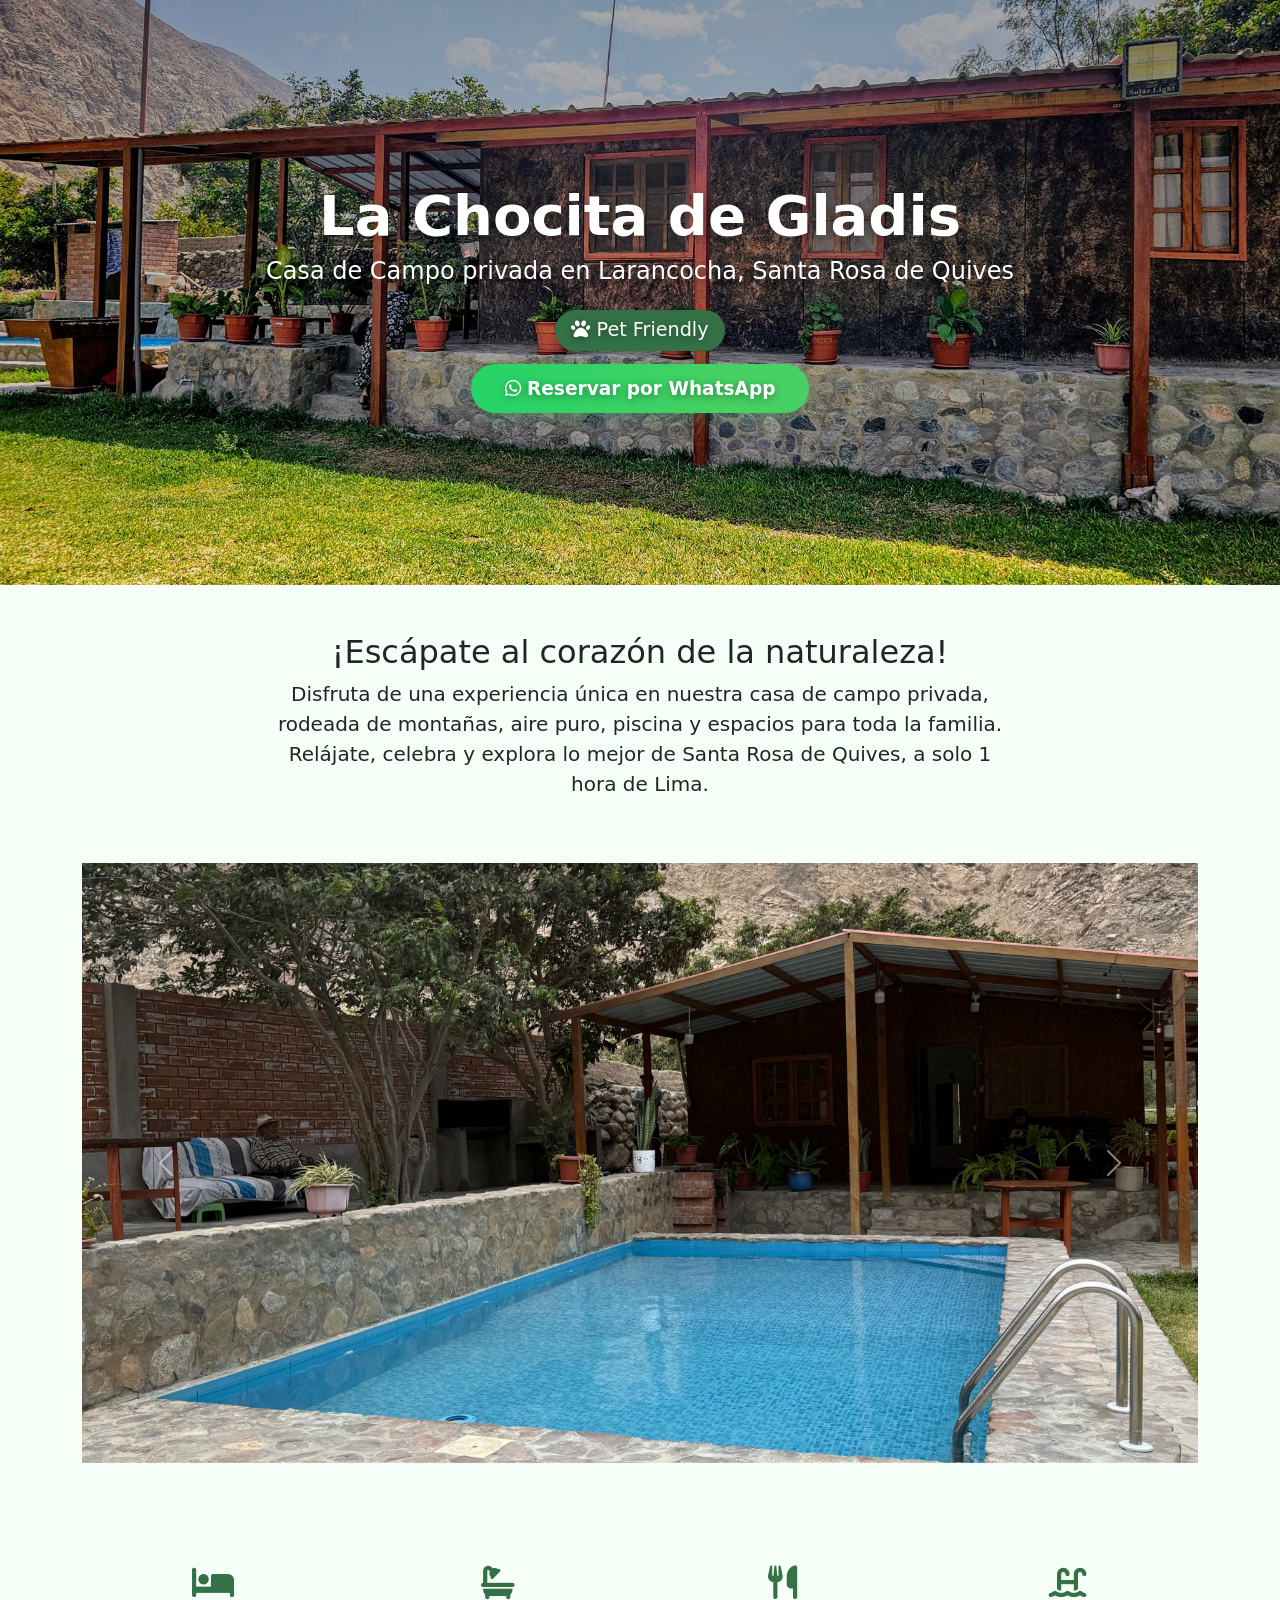
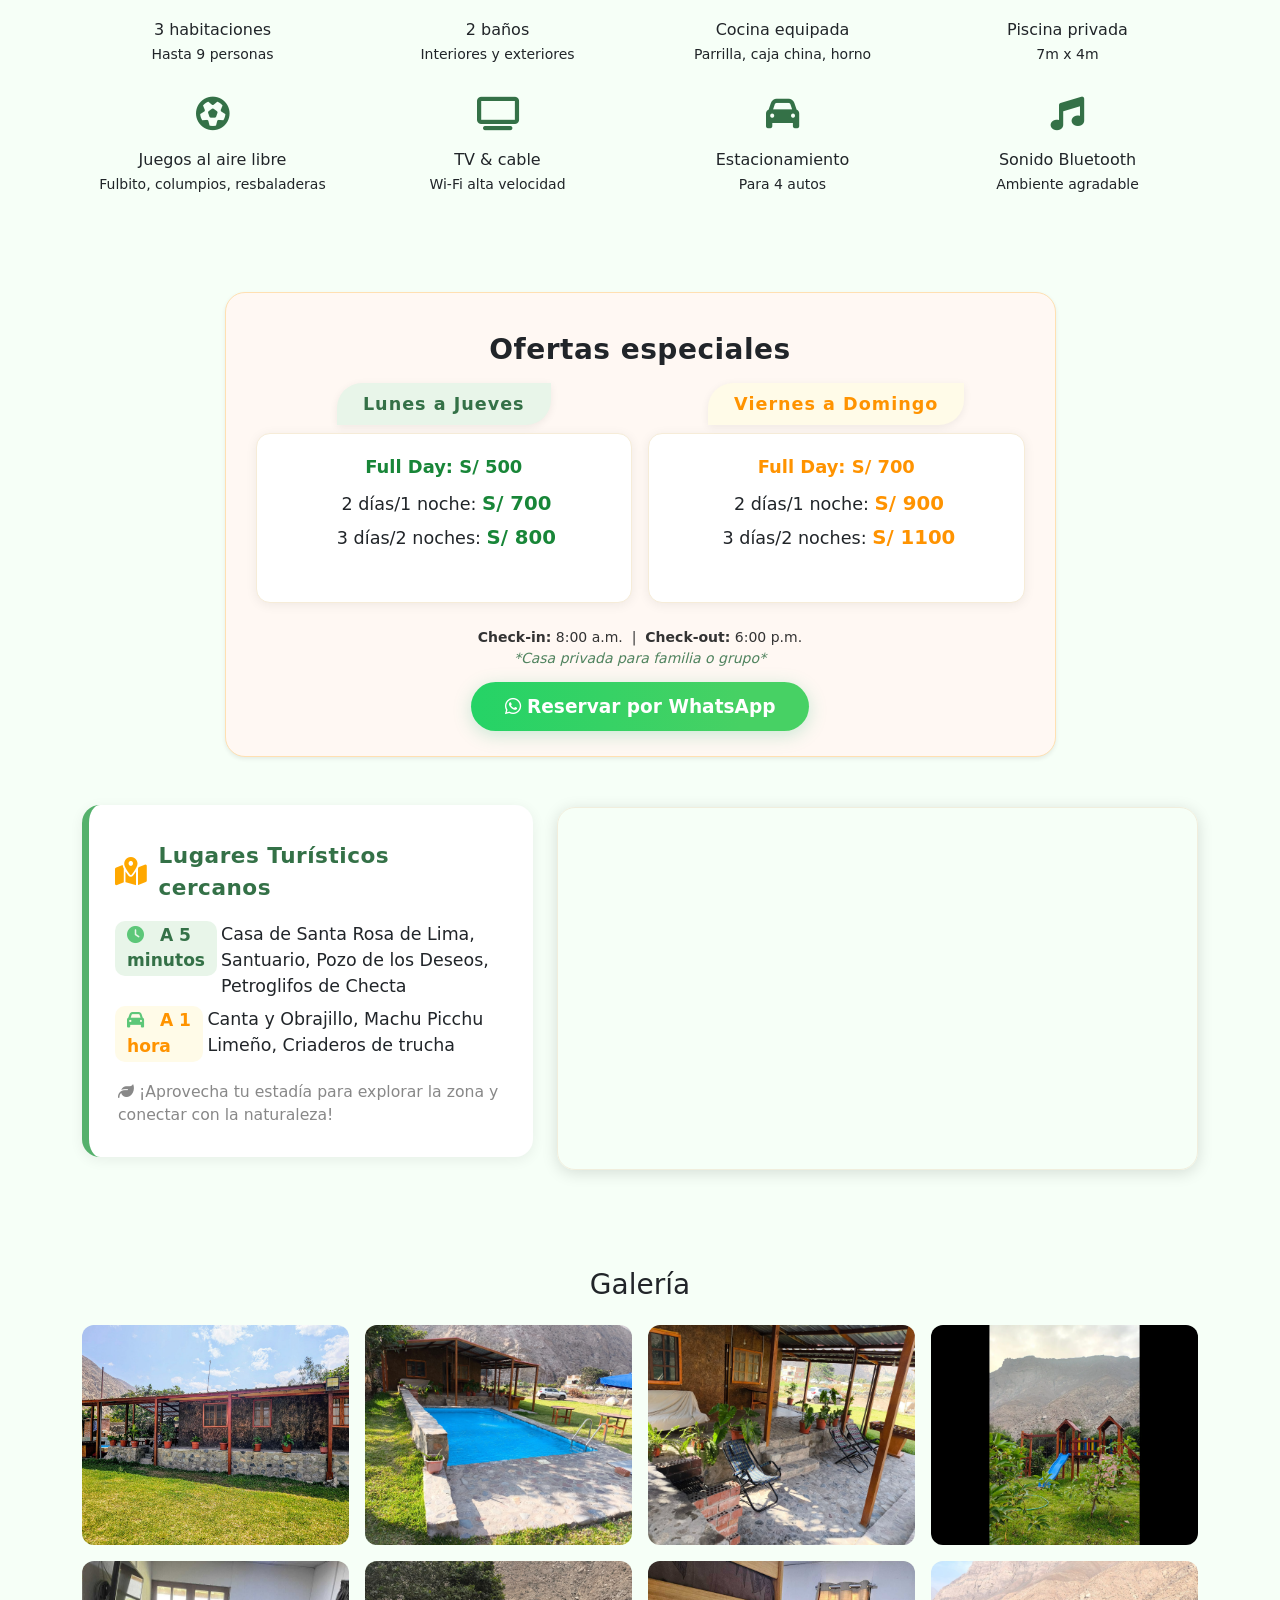
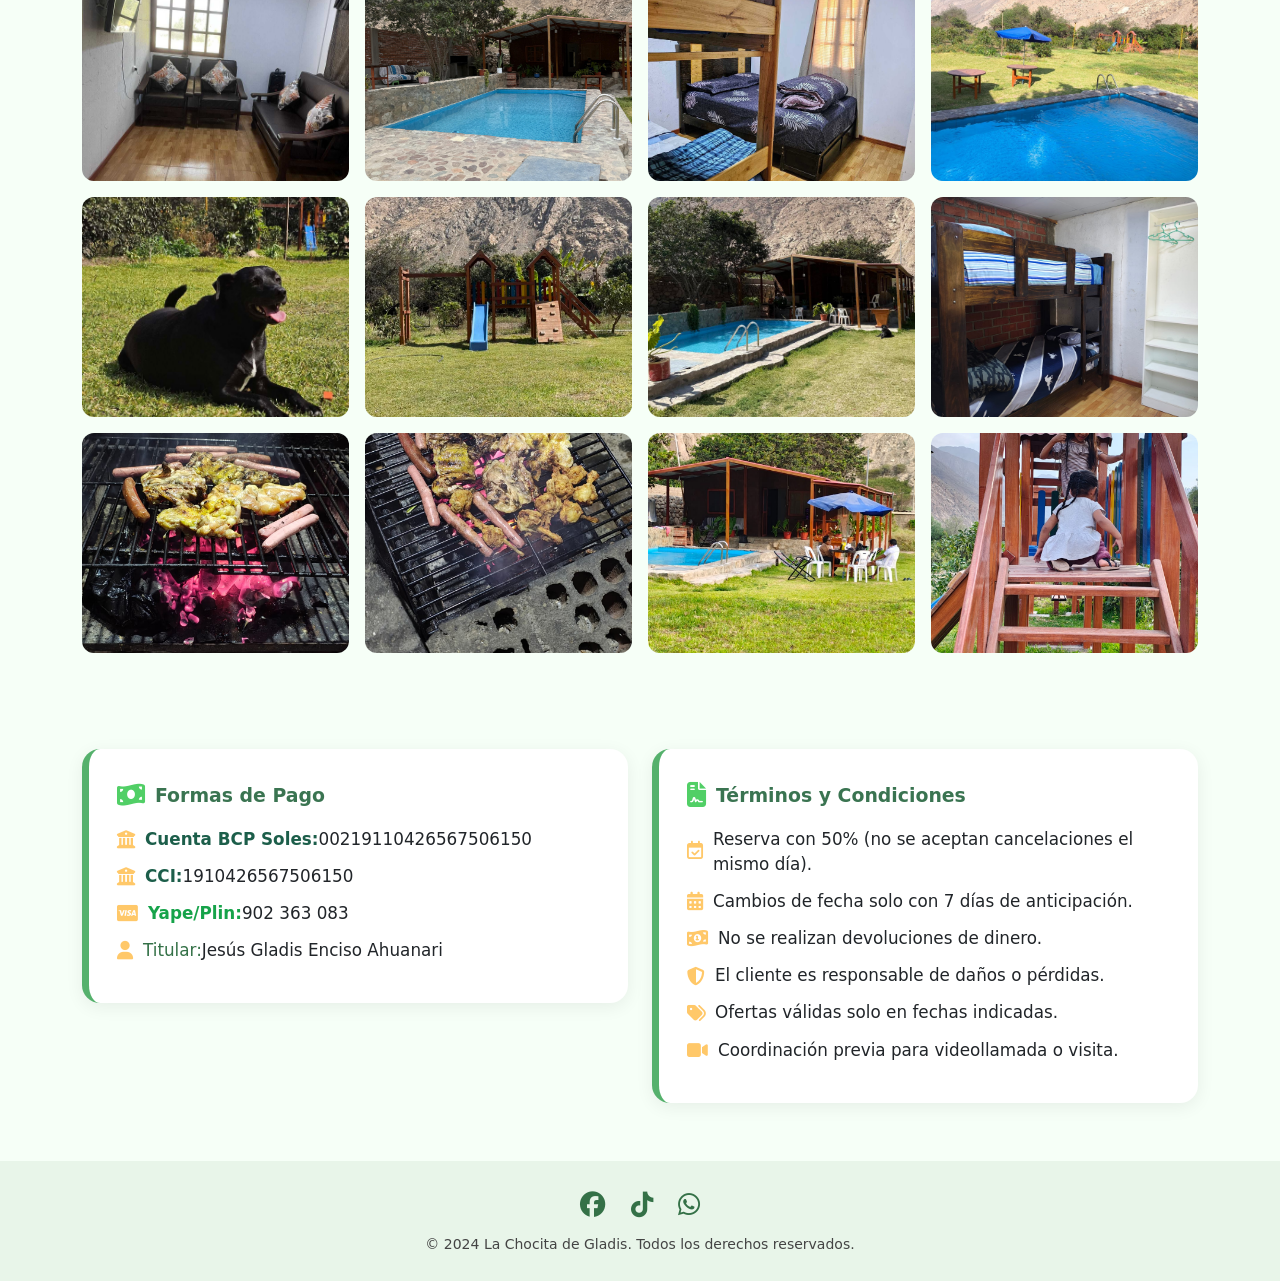
==== commit d65da38f: "Cambio de precios" ====
--- a/index.html
+++ b/index.html
@@ -177,7 +177,7 @@
       <div class="row justify-content-center">
         <div class="col-md-9">
           <div class="tarifa-card shadow-sm text-center">
-            <h3 class="mb-3">Ofertas de la Semana</h3>
+            <h3 class="mb-3">Ofertas especiales</h3>
             <div class="row g-3 mb-2">
               <div class="col-12 col-md-6">
                 <div class="tarifa-badge mb-2">Lunes a Jueves</div>
@@ -186,11 +186,11 @@
                   <ul class="list-unstyled mb-1 mt-2">
                     <li>
                       2 días/1 noche:
-                      <span class="fw-bold price-main">S/ 600</span>
+                      <span class="fw-bold price-main">S/ 700</span>
                     </li>
                     <li>
                       3 días/2 noches:
-                      <span class="fw-bold price-main">S/ 700</span>
+                      <span class="fw-bold price-main">S/ 800</span>
                     </li>
                   </ul>
                 </div>
@@ -203,7 +203,7 @@
                   Viernes a Domingo
                 </div>
                 <div class="tarifa-col">
-                  <div class="fw-bold price-main2">Full Day: S/ 600</div>
+                  <div class="fw-bold price-main2">Full Day: S/ 700</div>
                   <ul class="list-unstyled mb-1 mt-2">
                     <li>
                       2 días/1 noche:
@@ -211,7 +211,7 @@
                     </li>
                     <li>
                       3 días/2 noches:
-                      <span class="fw-bold price-main2">S/ 1000</span>
+                      <span class="fw-bold price-main2">S/ 1100</span>
                     </li>
                   </ul>
                 </div>
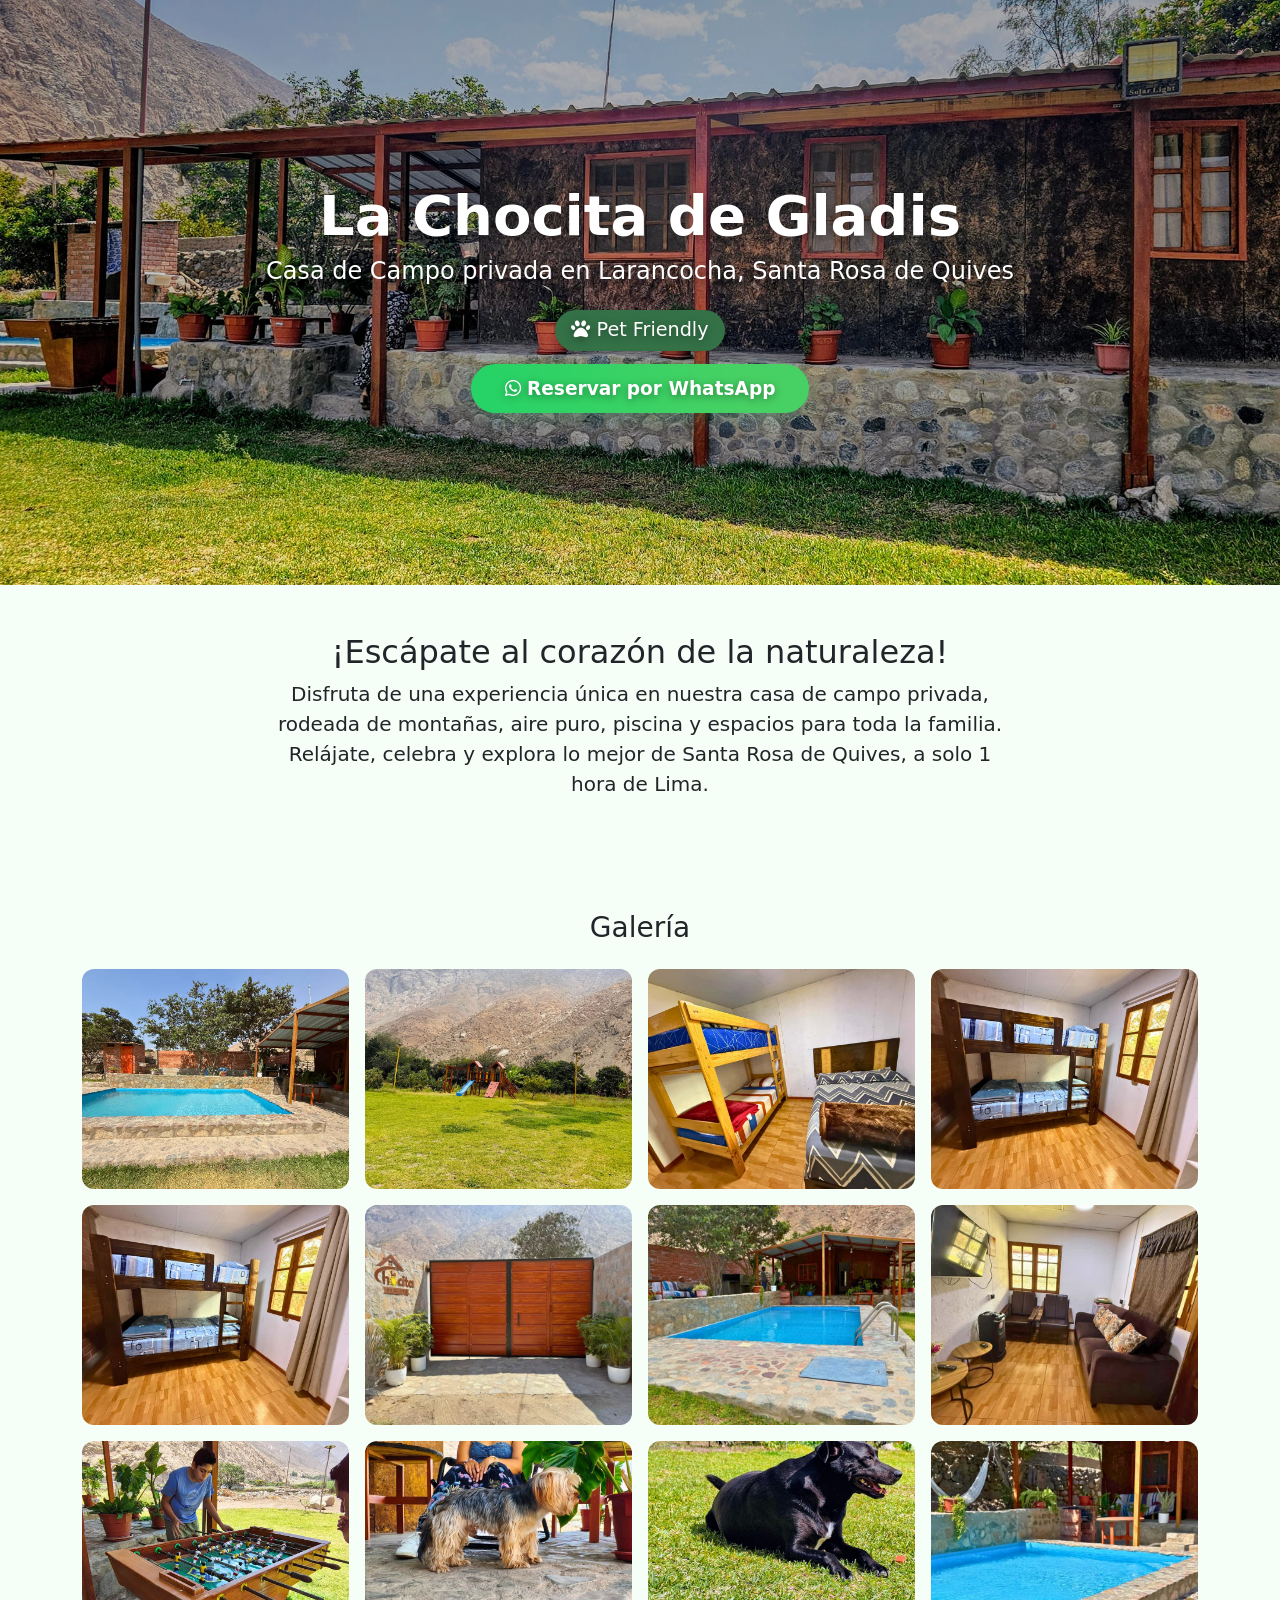
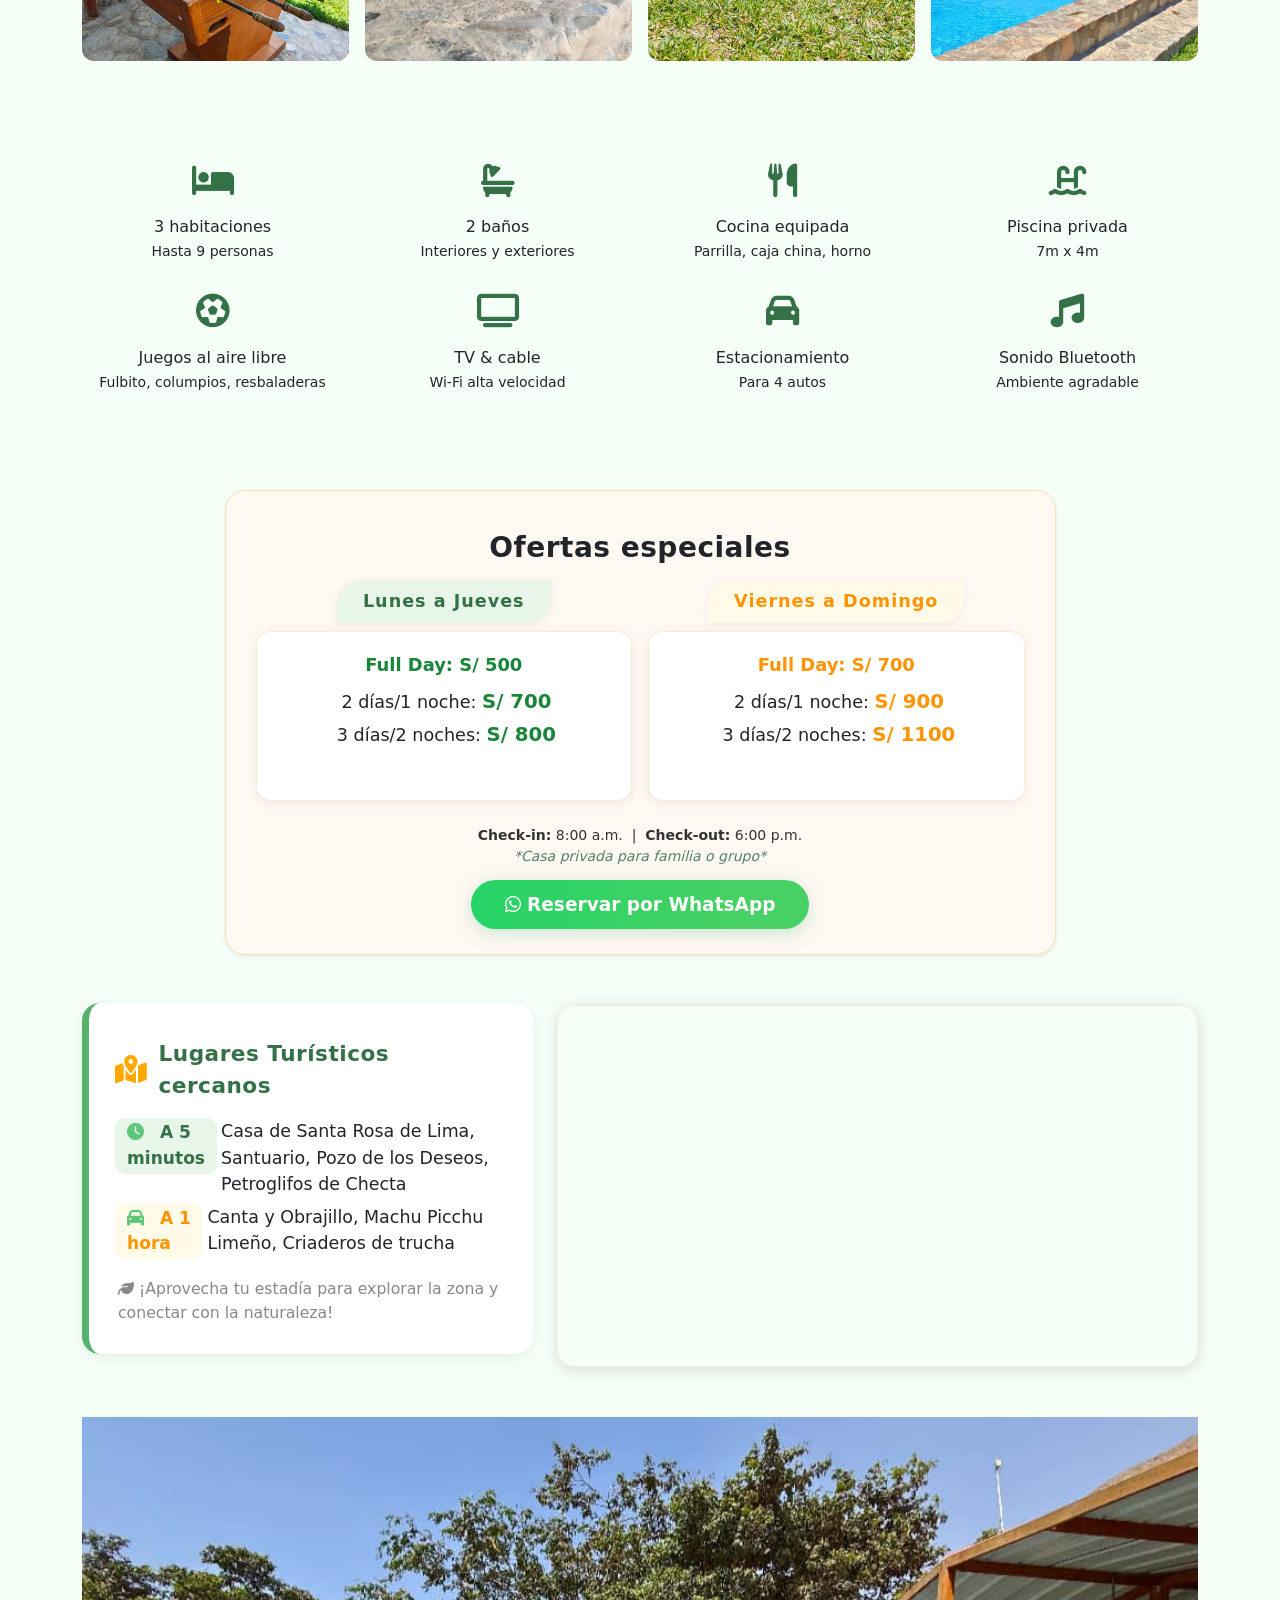
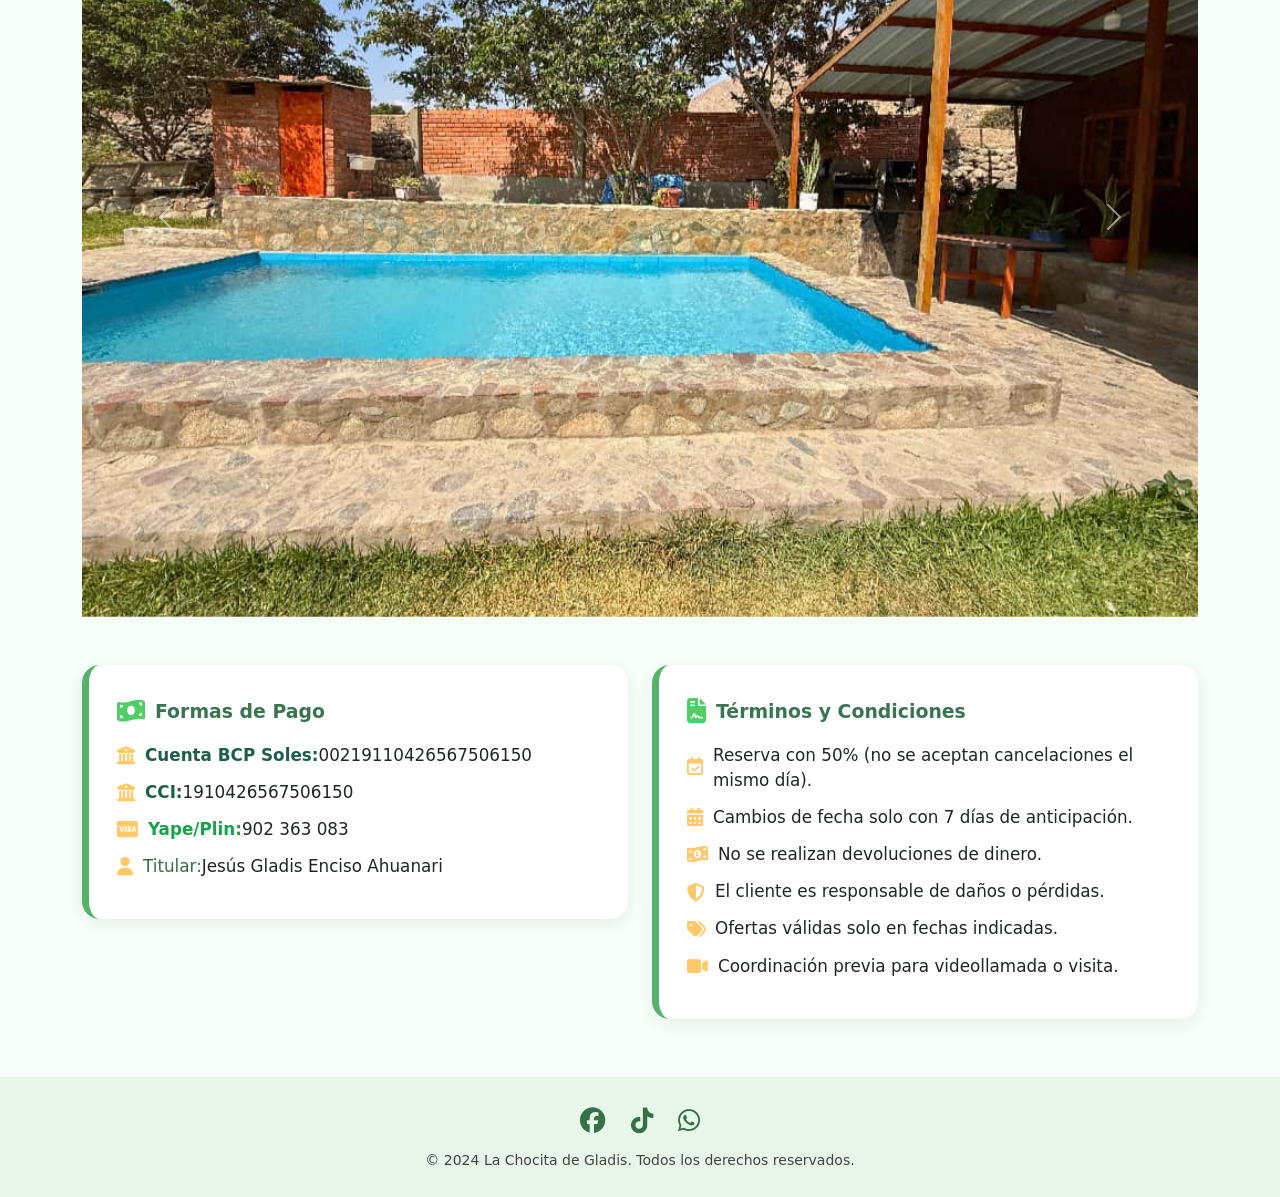
==== commit 9873c544: "test" ====
--- a/index.html
+++ b/index.html
@@ -55,78 +55,72 @@
     </section>
 
     <!-- CARRUSEL DE FOTOS -->
-    <section class="container mb-5">
-      <div
-        id="carouselFotos"
-        class="carousel slide sh adow rounded"
-        data-bs-ride="carousel"
-      >
-        <div class="carousel-inner">
-          <div class="carousel-item active">
-            <img src="img51.jpeg" class="d-block w-100" alt="Casa de campo" />
-          </div>
-          <div class="carousel-item">
-            <img
-              src="img2.jpg"
-              class="d-block w-100"
-              alt="Terraza y áreas verdes"
-            />
-          </div>
-          <div class="carousel-item">
-            <img src="img3.jpg" class="d-block w-100" alt="Sala principal" />
-          </div>
-          <div class="carousel-item">
-            <img
-              src="img31.webp"
-              class="d-block w-100"
-              alt="Juegos y fulbito"
-            />
-          </div>
-          <div class="carousel-item">
-            <img src="img1.jpg" class="d-block w-100" alt="Habitación cómoda" />
-          </div>
-          <div class="carousel-item">
-            <img src="img6.jpg" class="d-block w-100" alt="Piscina privada" />
-          </div>
-          <div class="carousel-item">
-            <img
-              src="img7.jpg"
-              class="d-block w-100"
-              alt="Mascotas bienvenidas"
-            />
-          </div>
-          <div class="carousel-item">
-            <img src="img8.jpg" class="d-block w-100" alt="Juegos para niños" />
-          </div>
-          <div class="carousel-item">
-            <img src="img9.jpg" class="d-block w-100" alt="Piscina y vista" />
-          </div>
-          <div class="carousel-item">
-            <img
-              src="img10.jpg"
-              class="d-block w-100"
-              alt="Piscina y áreas verdes"
-            />
-          </div>
-        </div>
-        <button
-          class="carousel-control-prev"
-          type="button"
-          data-bs-target="#carouselFotos"
-          data-bs-slide="prev"
-        >
-          <span class="carousel-control-prev-icon"></span>
-        </button>
-        <button
-          class="carousel-control-next"
-          type="button"
-          data-bs-target="#carouselFotos"
-          data-bs-slide="next"
-        >
-          <span class="carousel-control-next-icon"></span>
-        </button>
-      </div>
-    </section>
+         <section class="container py-5">
+      <h3 class="text-center mb-4">Galería</h3>
+      <div class="row g-3 galeria">
+        <div class="col-6 col-md-3">
+          <a href="img1.jpg" class="gallery-link">
+            <img src="img1.jpeg" alt="Casa de campo" />
+          </a>
+        </div>
+        <div class="col-6 col-md-3">
+          <a href="img2.jpg" class="gallery-link">
+            <img src="img2.jpeg" alt="Terraza" />
+          </a>
+        </div>
+        <div class="col-6 col-md-3">
+          <a href="img3.jpg" class="gallery-link">
+            <img src="img3.jpeg" alt="Sala" />
+          </a>
+        </div>
+        <div class="col-6 col-md-3">
+          <a href="img31.jpeg" class="gallery-link">
+            <img src="img4.jpeg" alt="Sala" />
+          </a>
+        </div>
+        <div class="col-6 col-md-3">
+          <a href="img4.jpeg" class="gallery-link">
+            <img src="img4.jpeg" alt="Juegos" />
+          </a>
+        </div>
+        <div class="col-6 col-md-3">
+          <a href="img51.jpeg" class="gallery-link">
+            <img src="img5.jpeg" alt="Habitación" />
+          </a>
+        </div>
+        <div class="col-6 col-md-3">
+          <a href="img6.jpeg" class="gallery-link">
+            <img src="img6.jpeg" alt="Piscina" />
+          </a>
+        </div>
+        <div class="col-6 col-md-3">
+          <a href="img7.jpeg" class="gallery-link">
+            <img src="img7.jpeg" alt="Mascota" />
+          </a>
+        </div>
+        <div class="col-6 col-md-3">
+          <a href="img8.jpeg" class="gallery-link">
+            <img src="img8.jpeg" alt="Juegos niños" />
+          </a>
+        </div>
+        <div class="col-6 col-md-3">
+          <a href="img9.jpeg" class="gallery-link">
+            <img src="img9.jpeg" alt="Piscina y vista" />
+          </a>
+        </div>
+        <div class="col-6 col-md-3">
+          <a href="img10.jpeg" class="gallery-link">
+            <img src="img10.jpeg" alt="Piscina y vista" />
+          </a>
+        </div>
+        <div class="col-6 col-md-3">
+          <a href="img11.jpeg" class="gallery-link">
+            <img src="img11.jpeg" alt="Piscina y vista" />
+          </a>
+        </div>
+      </div>
+    </section>
+
 
     <!-- SERVICIOS Y COMODIDADES -->
     <section class="container py-5">
@@ -285,89 +279,86 @@
     </section>
 
     <!-- GALERÍA -->
-    <section class="container py-5">
-      <h3 class="text-center mb-4">Galería</h3>
-      <div class="row g-3 galeria">
-        <div class="col-6 col-md-3">
-          <a href="img1.jpg" class="gallery-link">
-            <img src="img1.jpg" alt="Casa de campo" />
-          </a>
-        </div>
-        <div class="col-6 col-md-3">
-          <a href="img2.jpg" class="gallery-link">
-            <img src="img2.jpg" alt="Terraza" />
-          </a>
-        </div>
-        <div class="col-6 col-md-3">
-          <a href="img3.jpg" class="gallery-link">
-            <img src="img3.jpg" alt="Sala" />
-          </a>
-        </div>
-        <div class="col-6 col-md-3">
-          <a href="img31.webp" class="gallery-link">
-            <img src="img31.webp" alt="Sala" />
-          </a>
-        </div>
-        <div class="col-6 col-md-3">
-          <a href="img4.jpg" class="gallery-link">
-            <img src="img4.jpg" alt="Juegos" />
-          </a>
-        </div>
-        <div class="col-6 col-md-3">
-          <a href="img51.jpeg" class="gallery-link">
-            <img src="img51.jpeg" alt="Habitación" />
-          </a>
-        </div>
-        <div class="col-6 col-md-3">
-          <a href="img6.jpg" class="gallery-link">
-            <img src="img6.jpg" alt="Piscina" />
-          </a>
-        </div>
-        <div class="col-6 col-md-3">
-          <a href="img7.jpg" class="gallery-link">
-            <img src="img7.jpg" alt="Mascota" />
-          </a>
-        </div>
-        <div class="col-6 col-md-3">
-          <a href="img8.jpg" class="gallery-link">
-            <img src="img8.jpg" alt="Juegos niños" />
-          </a>
-        </div>
-        <div class="col-6 col-md-3">
-          <a href="img9.jpg" class="gallery-link">
-            <img src="img9.jpg" alt="Piscina y vista" />
-          </a>
-        </div>
-        <div class="col-6 col-md-3">
-          <a href="img10.jpg" class="gallery-link">
-            <img src="img10.jpg" alt="Piscina" />
-          </a>
-        </div>
-        <div class="col-6 col-md-3">
-          <a href="img11.jpg" class="gallery-link">
-            <img src="img11.jpg" alt="Piscina" />
-          </a>
-        </div>
-        <div class="col-6 col-md-3">
-          <a href="img12.jpg" class="gallery-link">
-            <img src="img12.jpg" alt="Piscina" />
-          </a>
-        </div>
-        <div class="col-6 col-md-3">
-          <a href="img13.jpg" class="gallery-link">
-            <img src="img13.jpg" alt="Piscina" />
-          </a>
-        </div>
-        <div class="col-6 col-md-3">
-          <a href="img14.jpg" class="gallery-link">
-            <img src="img14.jpg" alt="Piscina" />
-          </a>
-        </div>
-        <div class="col-6 col-md-3">
-          <a href="img15.jpg" class="gallery-link">
-            <img src="img15.jpg" alt="Piscina" />
-          </a>
-        </div>
+    <section class="container mb-5">
+      <div
+        id="carouselFotos"
+        class="carousel slide sh adow rounded"
+        data-bs-ride="carousel"
+      >
+        <div class="carousel-inner">
+          <div class="carousel-item active">
+            <img src="img1.jpeg" class="d-block w-100" alt="Casa de campo" />
+          </div>
+          <div class="carousel-item">
+            <img
+              src="img2.jpeg"
+              class="d-block w-100"
+              alt="Terraza y áreas verdes"
+            />
+          </div>
+          <div class="carousel-item">
+            <img
+              src="img3.jpeg"
+              class="d-block w-100"
+              alt="Juegos y fulbito"
+            />
+          </div>
+          <div class="carousel-item">
+            <img src="img4.jpeg" class="d-block w-100" alt="Habitación cómoda" />
+          </div>
+          <div class="carousel-item">
+            <img src="img5.jpeg" class="d-block w-100" alt="Piscina privada" />
+          </div>
+          <div class="carousel-item">
+            <img
+              src="img6.jpeg"
+              class="d-block w-100"
+              alt="Mascotas bienvenidas"
+            />
+          </div>
+           <div class="carousel-item">
+            <img
+              src="img7.jpeg"
+              class="d-block w-100"
+            />
+          </div>
+          <div class="carousel-item">
+            <img src="img8.jpeg" class="d-block w-100" alt="Juegos para niños" />
+          </div>
+          <div class="carousel-item">
+            <img src="img9.jpeg" class="d-block w-100" alt="Piscina y vista" />
+          </div>
+          <div class="carousel-item">
+            <img
+              src="img10.jpeg"
+              class="d-block w-100"
+              alt="Piscina y áreas verdes"
+            />
+          </div>
+          <div class="carousel-item">
+            <img
+              src="img11.jpeg"
+              class="d-block w-100"
+              alt="Piscina y áreas verdes"
+            />
+          </div>
+        </div>
+        <button
+          class="carousel-control-prev"
+          type="button"
+          data-bs-target="#carouselFotos"
+          data-bs-slide="prev"
+        >
+          <span class="carousel-control-prev-icon"></span>
+        </button>
+        <button
+          class="carousel-control-next"
+          type="button"
+          data-bs-target="#carouselFotos"
+          data-bs-slide="next"
+        >
+          <span class="carousel-control-next-icon"></span>
+        </button>
       </div>
     </section>
 
--- a/chocita.css
+++ b/chocita.css
@@ -1,5 +1,5 @@
       #carouselFotos .carousel-inner img {
-        height: 600px;
+        height: 800px;
         object-fit: cover;
       }
 
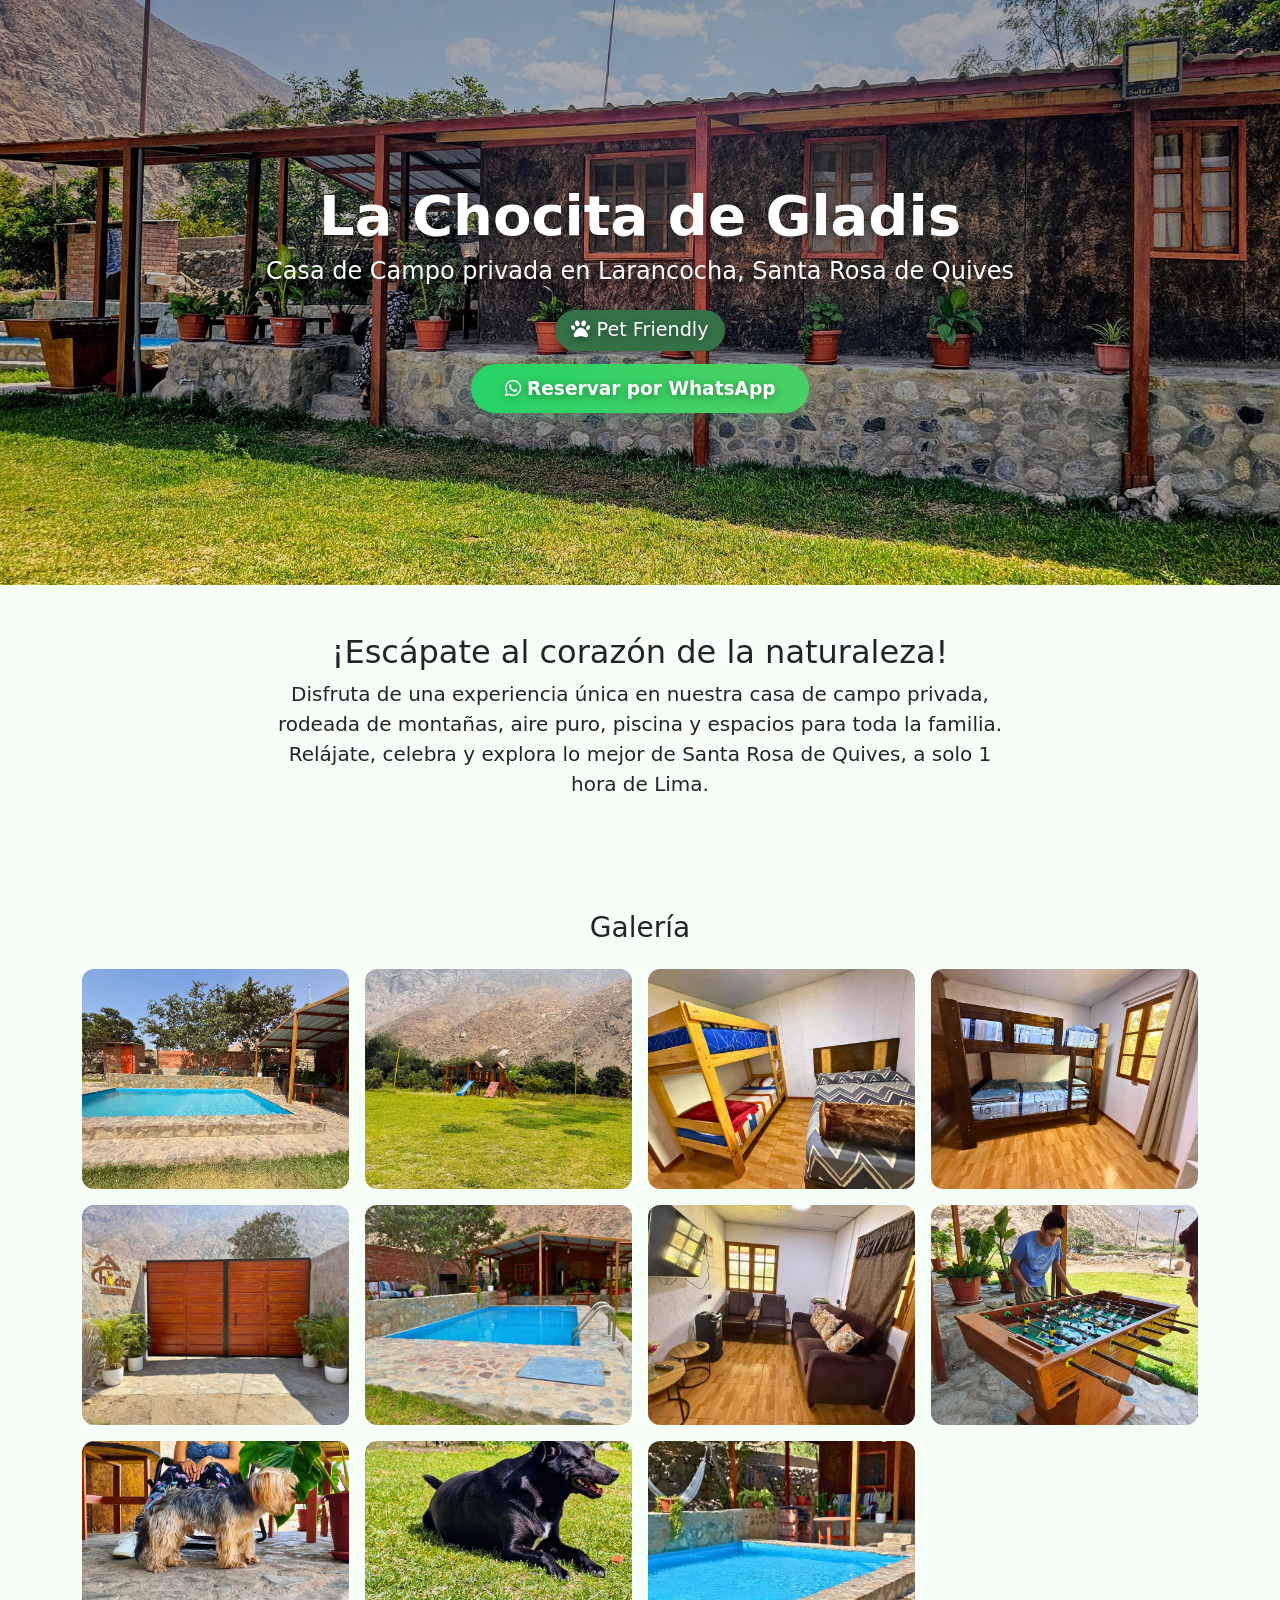
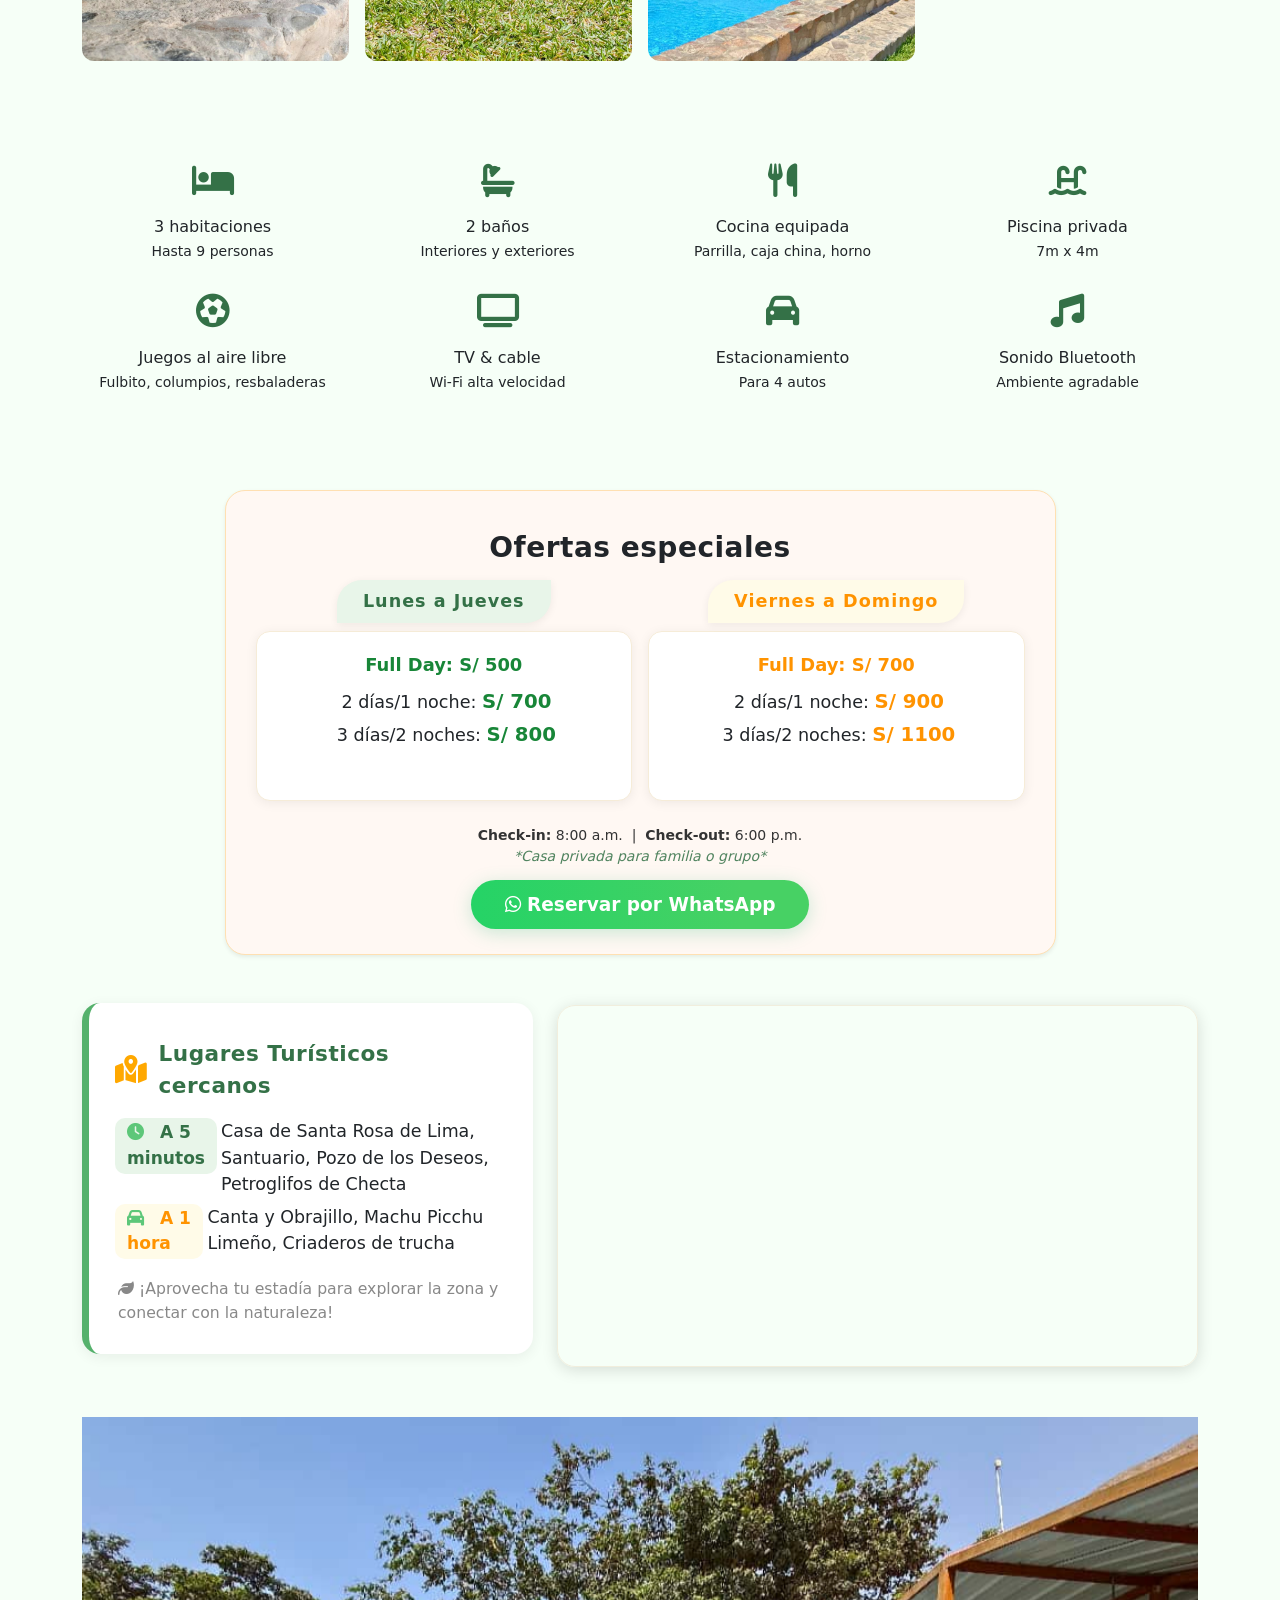
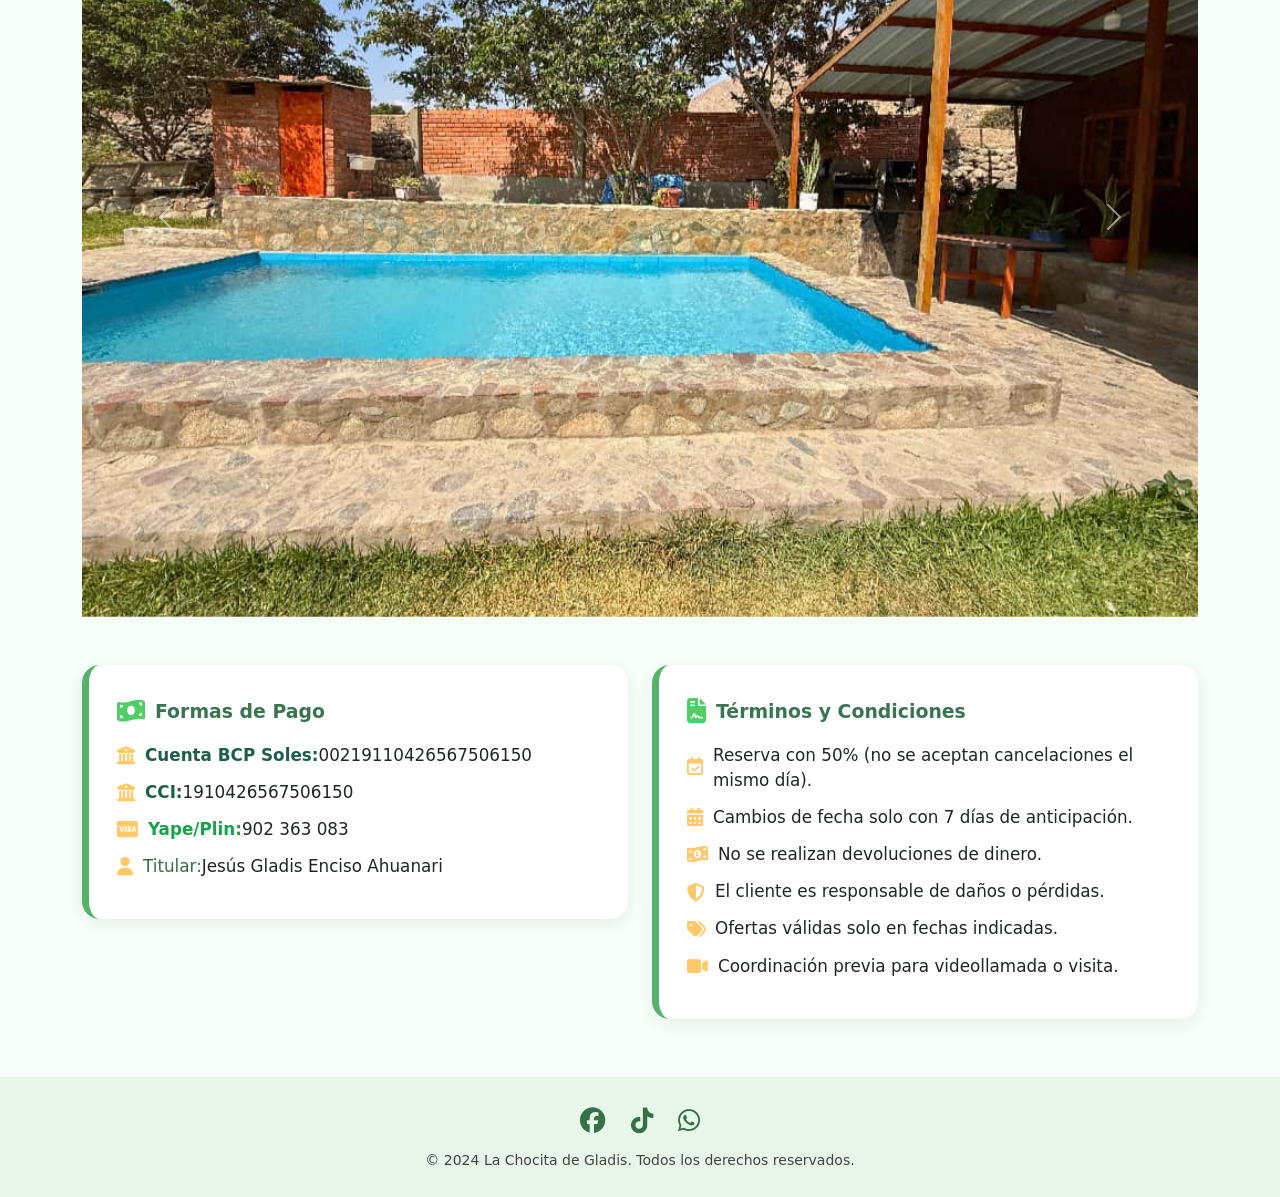
==== commit 7e991058: "x" ====
--- a/index.html
+++ b/index.html
@@ -74,23 +74,18 @@
           </a>
         </div>
         <div class="col-6 col-md-3">
-          <a href="img31.jpeg" class="gallery-link">
+          <a href="img4.jpeg" class="gallery-link">
             <img src="img4.jpeg" alt="Sala" />
           </a>
         </div>
         <div class="col-6 col-md-3">
-          <a href="img4.jpeg" class="gallery-link">
-            <img src="img4.jpeg" alt="Juegos" />
-          </a>
-        </div>
-        <div class="col-6 col-md-3">
-          <a href="img51.jpeg" class="gallery-link">
-            <img src="img5.jpeg" alt="Habitación" />
+          <a href="img5.jpeg" class="gallery-link">
+            <img src="img5.jpeg" alt="Juegos" />
           </a>
         </div>
         <div class="col-6 col-md-3">
           <a href="img6.jpeg" class="gallery-link">
-            <img src="img6.jpeg" alt="Piscina" />
+            <img src="img6.jpeg" alt="Habitación" />
           </a>
         </div>
         <div class="col-6 col-md-3">
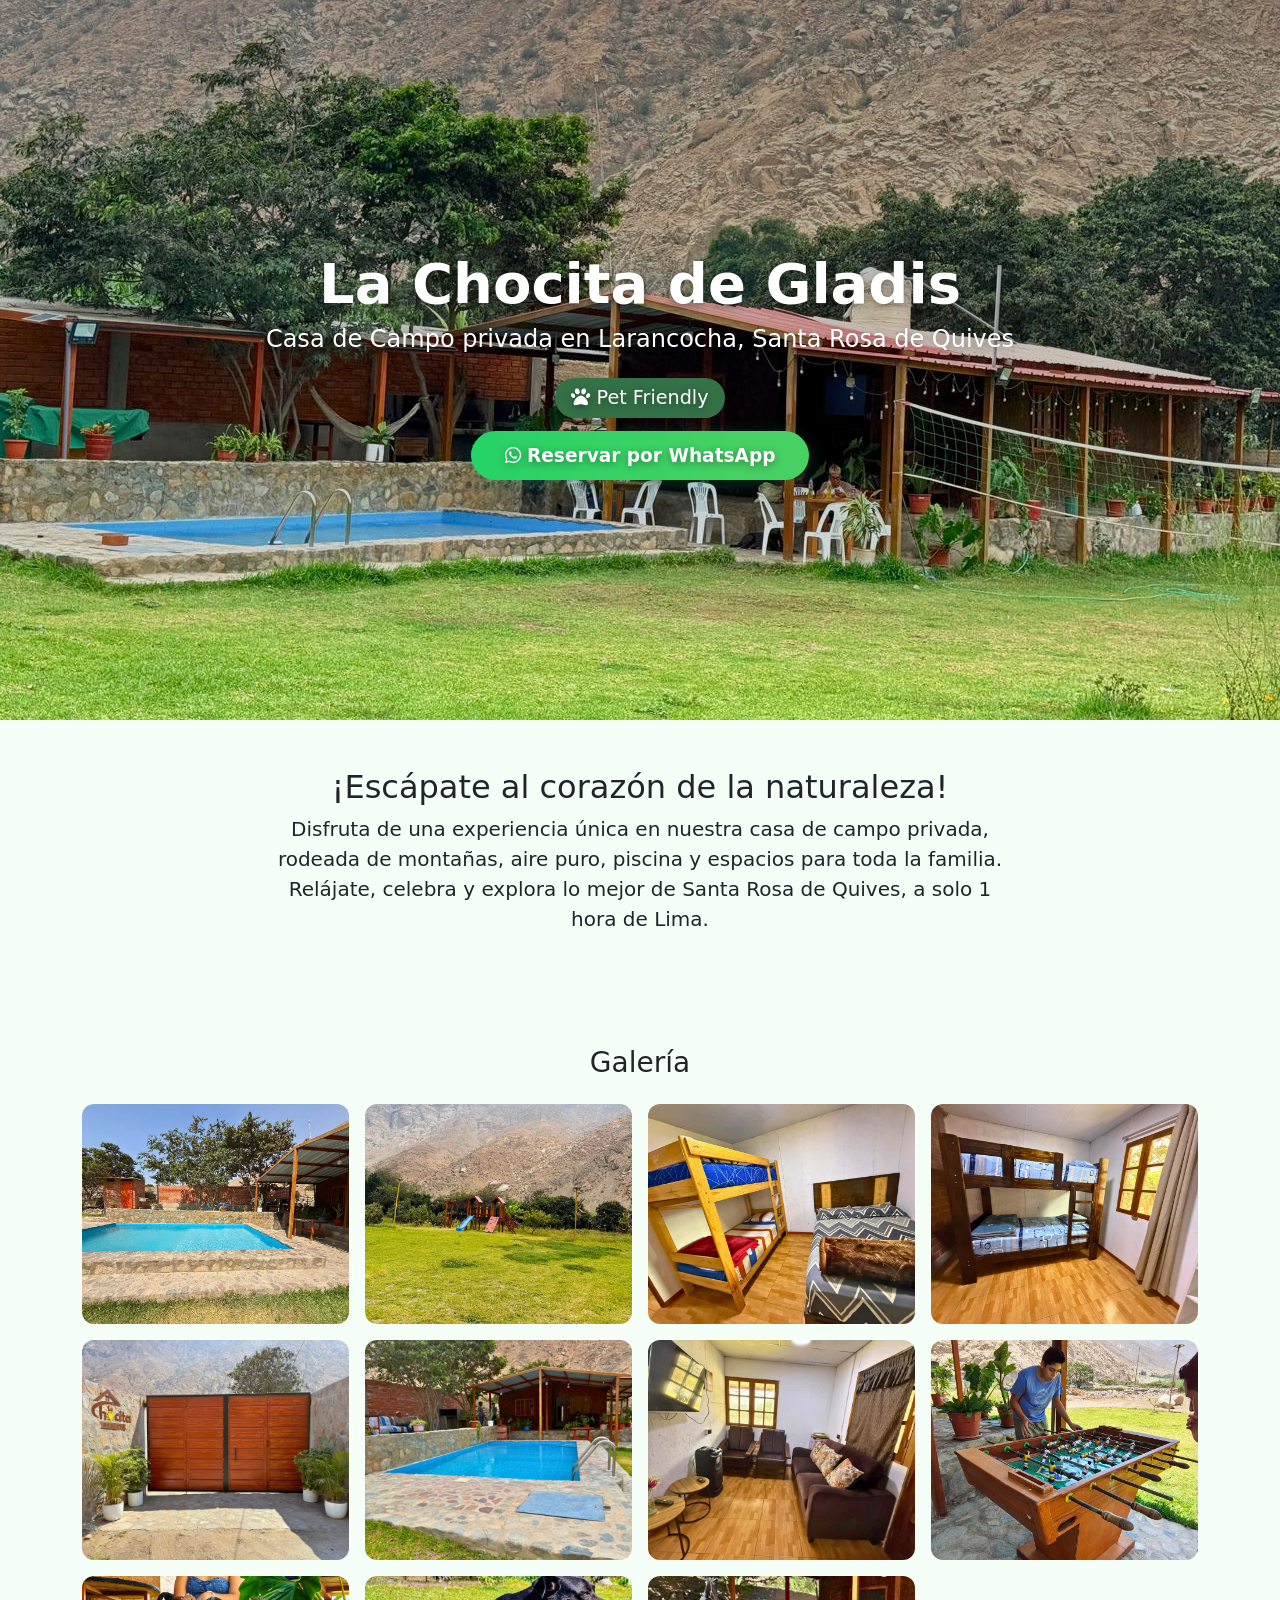
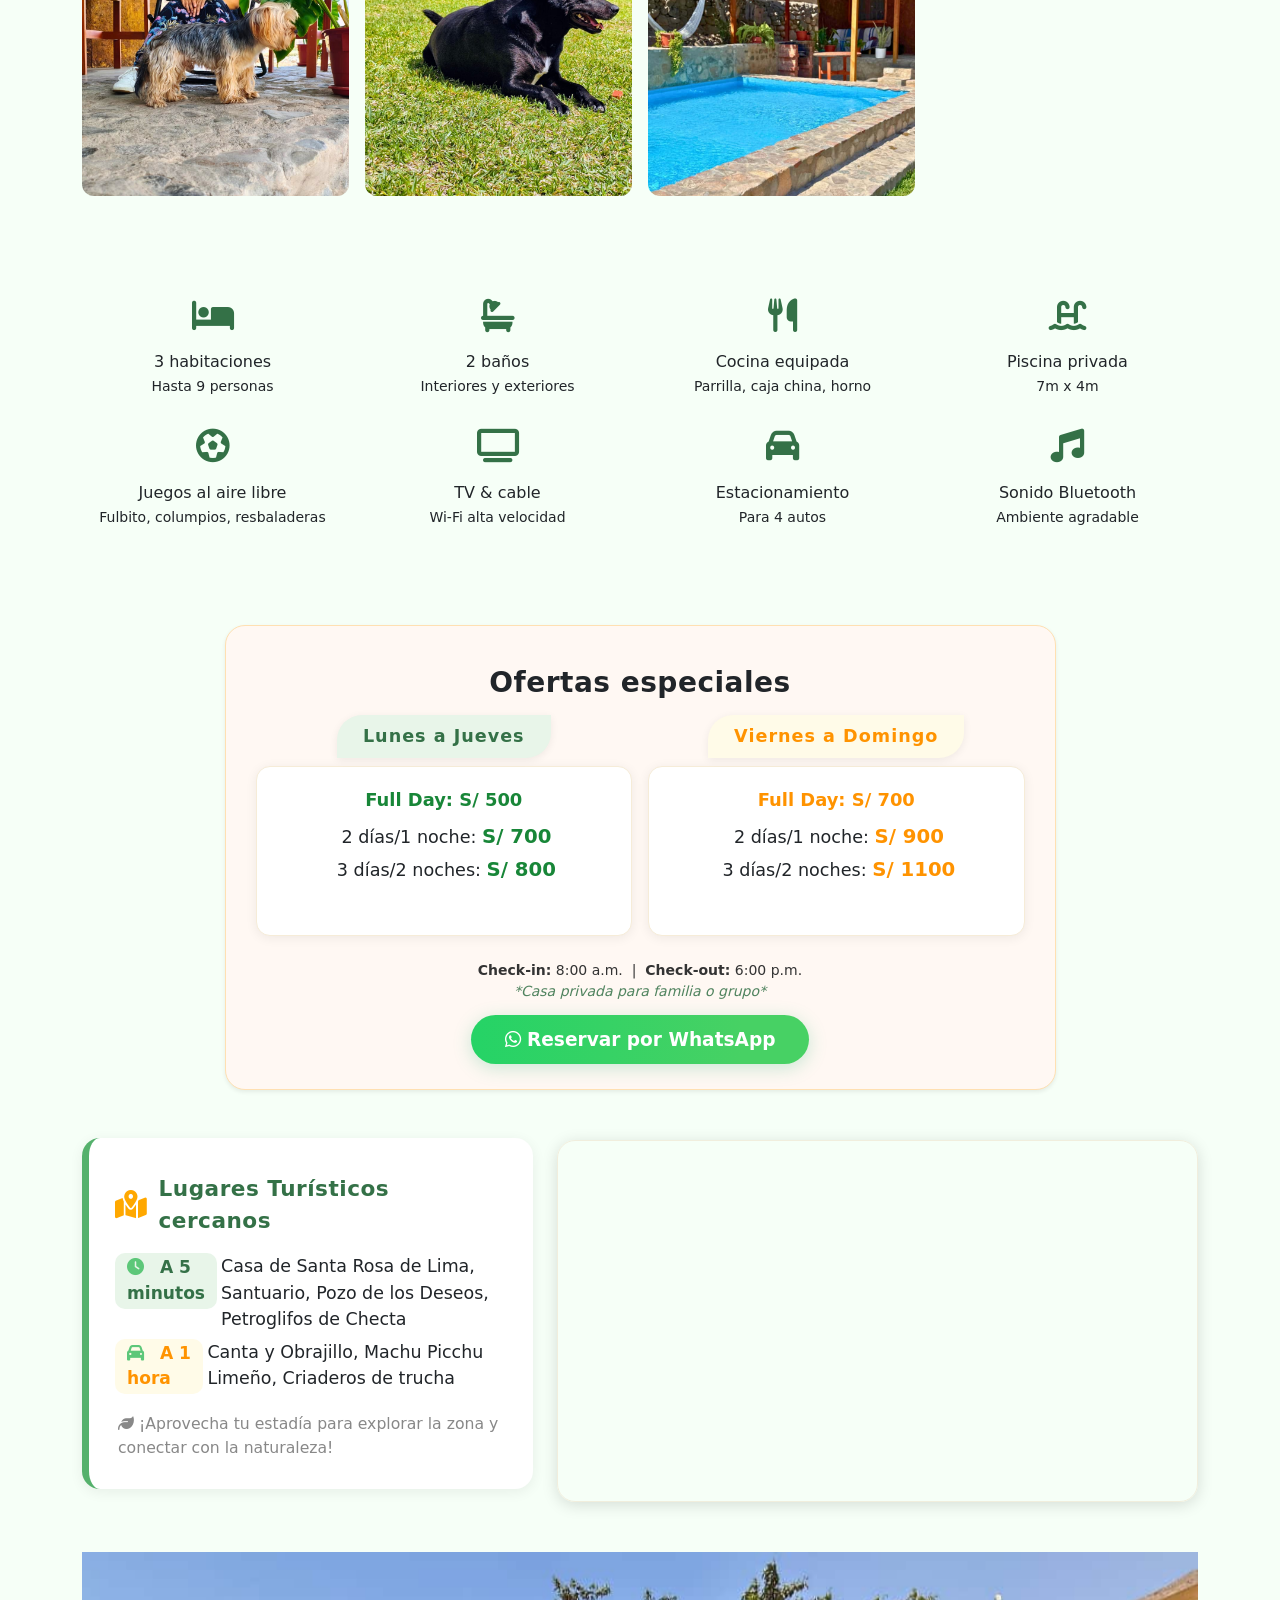
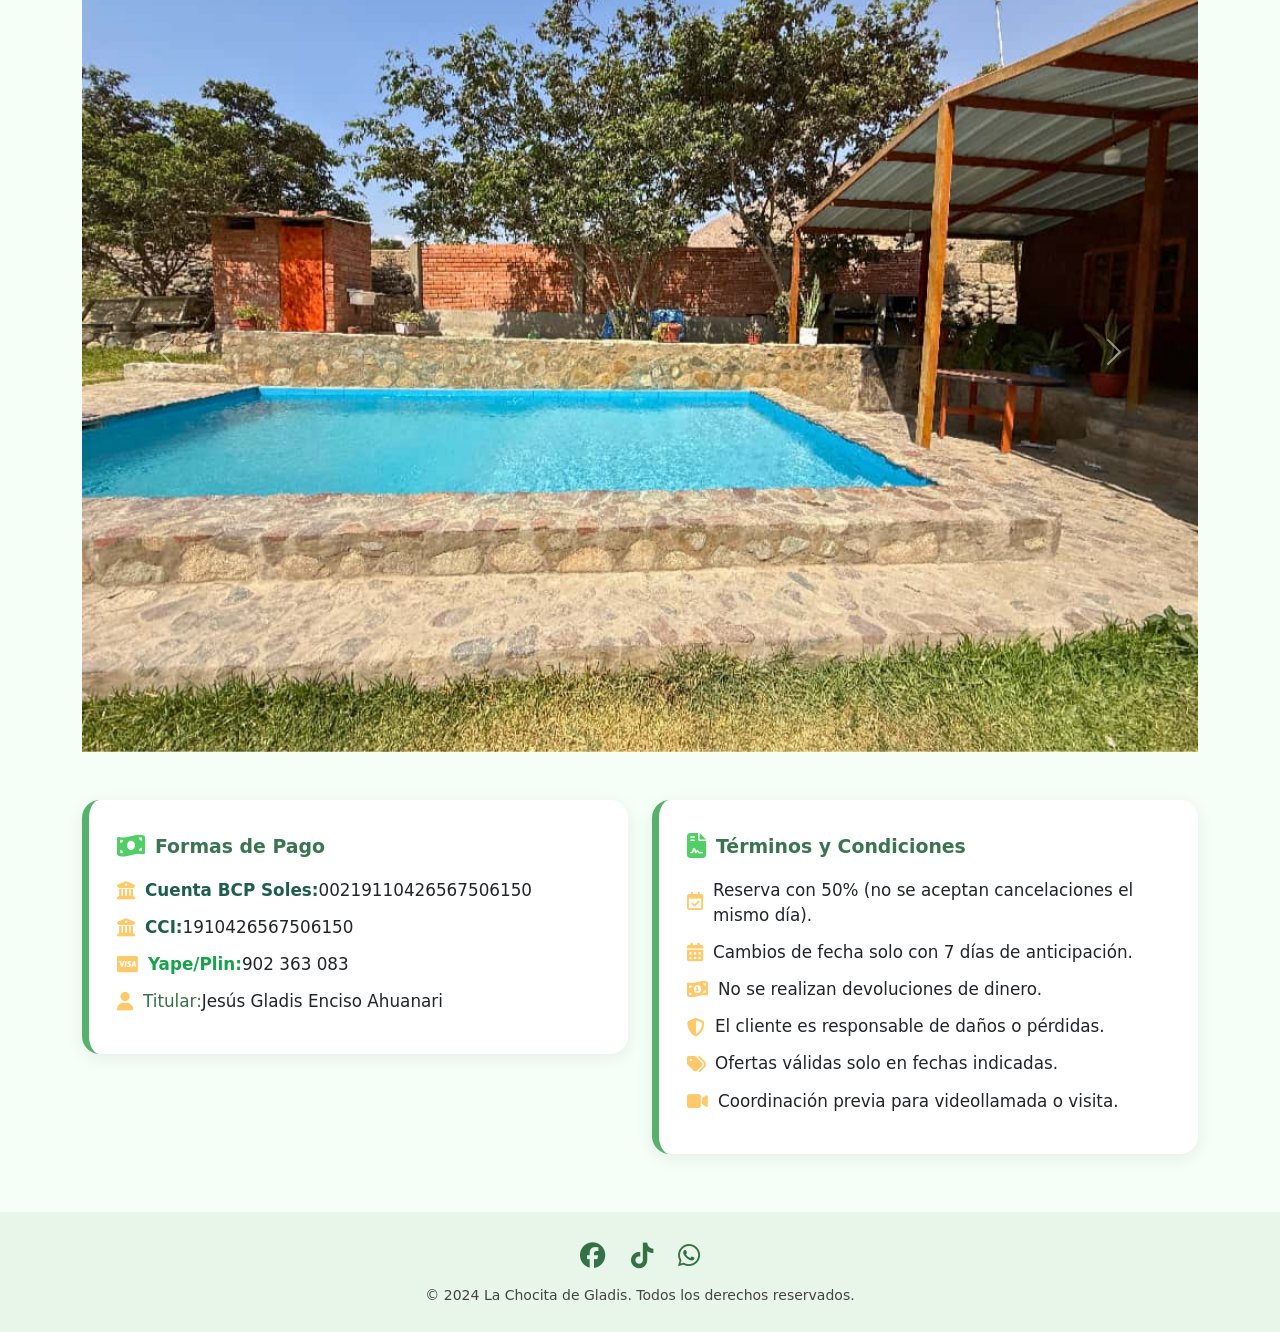
==== commit c14506c8: "Add favicon with transparent background Co-Authored-By: Claude Opus 5.5 <noreply@anthropic.com>" ====
--- a/index.html
+++ b/index.html
@@ -3,6 +3,9 @@
   <head>
     <meta charset="UTF-8" />
     <title>La Chocita de Gladis - Casa de Campo</title>
+    <link rel="icon" href="/favicon.ico" sizes="any" />
+    <link rel="icon" type="image/png" href="/favicon.png" />
+    <link rel="apple-touch-icon" href="/apple-touch-icon.png" />
     <meta name="viewport" content="width=device-width, initial-scale=1" />
     <meta
       name="description"
@@ -59,17 +62,17 @@
       <h3 class="text-center mb-4">Galería</h3>
       <div class="row g-3 galeria">
         <div class="col-6 col-md-3">
-          <a href="img1.jpg" class="gallery-link">
+          <a href="img1.jpeg" class="gallery-link">
             <img src="img1.jpeg" alt="Casa de campo" />
           </a>
         </div>
         <div class="col-6 col-md-3">
-          <a href="img2.jpg" class="gallery-link">
+          <a href="img2.jpeg" class="gallery-link">
             <img src="img2.jpeg" alt="Terraza" />
           </a>
         </div>
         <div class="col-6 col-md-3">
-          <a href="img3.jpg" class="gallery-link">
+          <a href="img3.jpeg" class="gallery-link">
             <img src="img3.jpeg" alt="Sala" />
           </a>
         </div>
--- a/chocita.css
+++ b/chocita.css
@@ -14,9 +14,9 @@
       }
 
       .hero {
-        background: url("img1.jpg") center/cover no-repeat;
-        color: #fff;
-        min-height: 65vh;
+        background: url("img1.jpg") center 75%/cover no-repeat;
+        color: #fff;
+        min-height: 80vh;
         display: flex;
         flex-direction: column;
         justify-content: center;
@@ -124,8 +124,8 @@
 
       @media (max-width: 767px) {
         .hero {
-          min-height: 40vh;
-          background-position: center 20%;
+          min-height: 34vh;
+          background-position: center 70%;
         }
 
         .galeria img {
@@ -471,4 +471,4 @@
       }
       .lightbox-arrow-right {
         right: 25px;
-      }+      }
